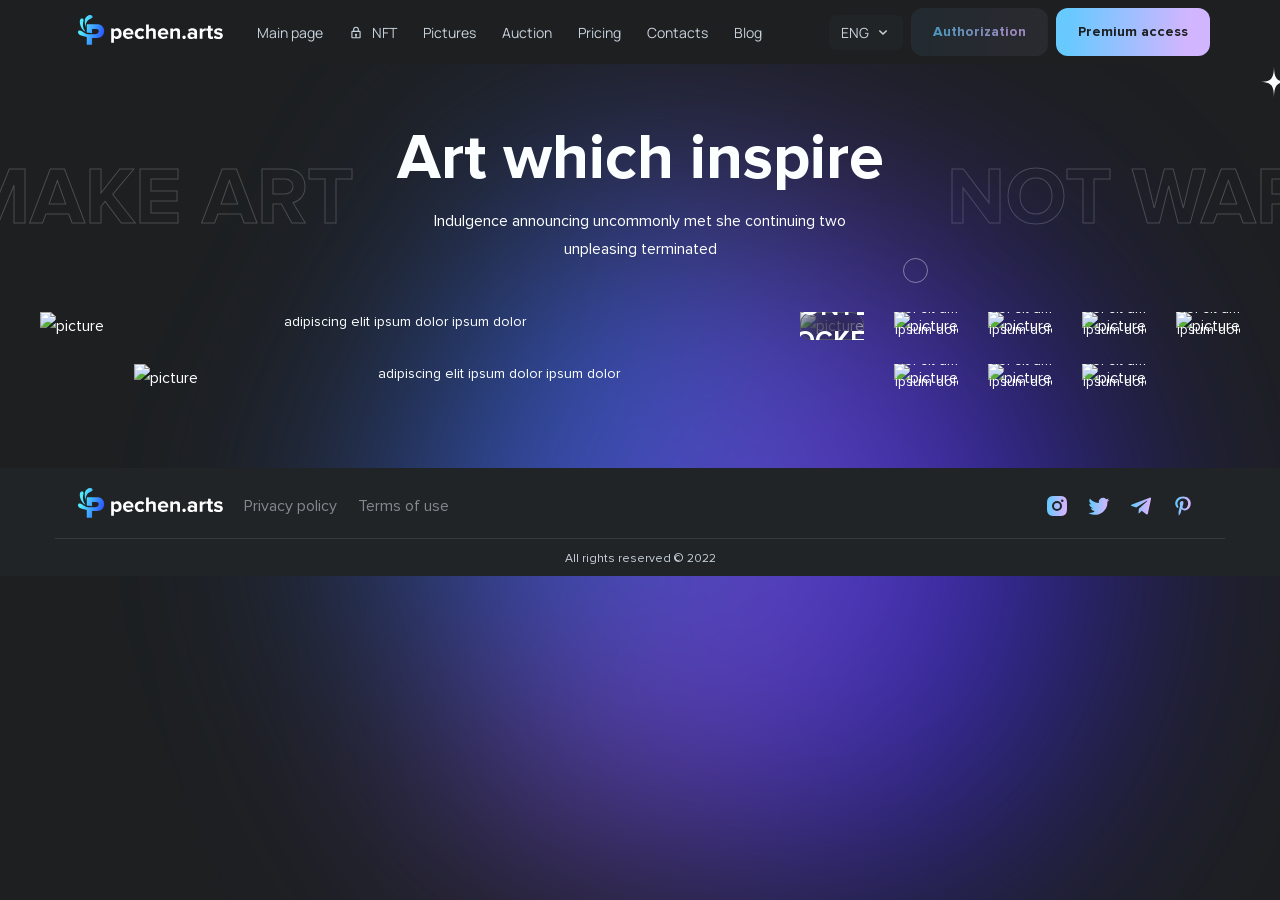
==== arts.html @ 2773daf8 "Add files via upload" ====
<!DOCTYPE html><html lang="en"><head><meta charset="UTF-8"><meta http-equiv="X-UA-Compatible" content="IE=edge"><meta name="viewport" content="width=device-width,initial-scale=1"><title>Arts - Artist NFT</title><link rel="preconnect" href="https://fonts.googleapis.com"><link rel="preconnect" href="https://fonts.gstatic.com" crossorigin><link href="https://fonts.googleapis.com/css2?family=Manrope:wght@400;700&display=swap" rel="stylesheet"><link rel="stylesheet" href="css/style.min.css"><link rel="stylesheet" href="css/style.arts.min.css"></head><body><header class="header"><div class="header__desktop"><span class="header__logo"><a href="index.html"><img src="icons/logo.svg" alt="logo"></a></span><div class="header__menu menu"><a class="menu__item" href="index.html">Main page</a> <a class="menu__item lock-category" href="nfts.html"><img src="icons/lock.svg" alt="logo"><span>NFT</span></a> <a class="menu__item" href="arts.html">Pictures</a> <a class="menu__item" href="auction.html">Auction</a> <a class="menu__item" href="pricing.html">Pricing</a> <a class="menu__item" href="contacts.html">Contacts</a> <a class="menu__item" href="forum.html">Blog</a></div><div class="header__profile"><div class="header__lang lang-list">ENG<img src="icons/arrow-bottom.svg" alt="arrow-bottom"></div><a href="authorization.html" class="button button_opacity account-button"><span>Authorization</span></a> <a href="#" class="button button_gradient premium-button"><span>Premium access</span></a></div><div class="header__mobile"><a href="index.html"><img src="icons/premium-crown.svg" alt="premium"></a><button class="burger-button" aria-label="menu"><span></span></button></div></div><div class="header__burger-menu mobile-menu"><a class="menu__item" href="index.html">Main page</a> <a class="menu__item lock-category" href="nfts.html"><img src="icons/lock.svg" alt="logo"><span>NFT</span></a> <a class="menu__item" href="arts.html">Pictures</a> <a class="menu__item" href="auction.html">Auction</a> <a class="menu__item" href="pricing.html">Pricing</a> <a class="menu__item" href="contacts.html">Contacts</a> <a class="menu__item" href="forum.html">Blog</a> <a href="authorization.html" class="button button_opacity account-button"><span>Authorization</span></a></div></header><section class="promo"><div class="promo__title">Art which inspire</div><div class="promo__subtitle">Indulgence announcing uncommonly met she continuing two unpleasing terminated</div><div class="promo__back-text1">MAKE ART</div><div class="promo__back-text2">NOT WAR</div><div class="promo__star"><svg width="46" height="62" viewBox="0 0 46 62" fill="none" xmlns="http://www.w3.org/2000/svg"><g clip-path="url(#clip0_55_977)"><path d="M46 30.8126C25.1366 30.8126 23 41.009 23 62C23 41.009 20.8634 30.8126 0 30.8126C20.8634 30.8126 23 20.991 23 0C23 20.991 25.1366 30.8126 46 30.8126Z" fill="#FCFFFF"/></g><defs><clipPath id="clip0_55_977"><rect width="46" height="62" fill="white"/></clipPath></defs></svg></div><div class="promo__circle"></div></section><section class="arts"><div class="arts__group"><div class="arts__item arts__item_wider"><picture><source srcset="img/arts/picture.webp" type="image/webp"><img src="img/arts/picture.png" alt="picture" loading="lazy"></picture><div class="buy"><div class="buy__title">Title of picture</div><div class="buy__subtitle">Lorem ipsum dolor sit amet, consectetur adipiscing elit ipsum dolor ipsum dolor</div><div class="buy__price">$100 322</div><div class="buy__wrapper"><a href="item.html" class="buy__link"><span>Buy</span> </a><a href="#" class="buy__link"><span>View</span> <svg width="24" height="25" viewBox="0 0 24 25" fill="none" xmlns="http://www.w3.org/2000/svg"><path d="M7.0001 13.5001L14.5901 13.5001L11.2901 16.7901C11.1018 16.9784 10.996 17.2338 10.996 17.5001C10.996 17.7664 11.1018 18.0218 11.2901 18.2101C11.4784 18.3984 11.7338 18.5041 12.0001 18.5041C12.2664 18.5041 12.5218 18.3984 12.7101 18.2101L17.7101 13.2101C17.8011 13.115 17.8725 13.0028 17.9201 12.8801C18.0201 12.6366 18.0201 12.3635 17.9201 12.1201C17.8725 11.9973 17.8011 11.8852 17.7101 11.7901L12.7101 6.79006C12.6171 6.69633 12.5065 6.62194 12.3847 6.57117C12.2628 6.5204 12.1321 6.49426 12.0001 6.49426C11.8681 6.49426 11.7374 6.5204 11.6155 6.57117C11.4937 6.62194 11.3831 6.69633 11.2901 6.79006C11.1964 6.88302 11.122 6.99362 11.0712 7.11548C11.0204 7.23734 10.9943 7.36805 10.9943 7.50006C10.9943 7.63207 11.0204 7.76278 11.0712 7.88464C11.122 8.00649 11.1964 8.11709 11.2901 8.21006L14.5901 11.5001L7.0001 11.5001C6.73489 11.5001 6.48053 11.6054 6.293 11.793C6.10546 11.9805 6.0001 12.2348 6.0001 12.5001C6.0001 12.7653 6.10546 13.0196 6.293 13.2072C6.48053 13.3947 6.73489 13.5001 7.0001 13.5001Z" fill="url(#paint0_linear_55_1254)"/><defs><linearGradient id="paint0_linear_55_1254" x1="17.1974" y1="13.6251" x2="7.49307" y2="12.8142" gradientUnits="userSpaceOnUse"><stop stop-color="#68C9FF"/><stop offset="0.994746" stop-color="#D1B5FF"/></linearGradient></defs></svg></a></div></div></div><div class="arts__item arts__item_inactive"><picture><source srcset="img/arts/picture-mini.webp" type="image/webp"><img src="img/arts/picture-mini.png" alt="picture" loading="lazy"></picture><div class="lock"><div class="lock__title">avalaible for premium</div><div class="lock__subtitle"><svg width="40" height="40" viewBox="0 0 40 40" fill="none" xmlns="http://www.w3.org/2000/svg"><path d="M28.3334 15V11.6667C28.3334 7 24.6667 3.33333 20.0001 3.33333C15.3334 3.33333 11.6667 7 11.6667 11.6667V15C8.83341 15 6.66675 17.1667 6.66675 20V31.6667C6.66675 34.5 8.83341 36.6667 11.6667 36.6667H28.3334C31.1667 36.6667 33.3334 34.5 33.3334 31.6667V20C33.3334 17.1667 31.1667 15 28.3334 15ZM15.0001 11.6667C15.0001 8.83333 17.1667 6.66666 20.0001 6.66666C22.8334 6.66666 25.0001 8.83333 25.0001 11.6667V15H15.0001V11.6667ZM21.8334 25.8333L21.6667 26V28.3333C21.6667 29.3333 21.0001 30 20.0001 30C19.0001 30 18.3334 29.3333 18.3334 28.3333V26C17.3334 25 17.1667 23.5 18.1667 22.5C19.1667 21.5 20.6667 21.3333 21.6667 22.3333C22.6667 23.1667 22.8334 24.8333 21.8334 25.8333Z" fill="#C8D2DC"/></svg> CONTENT LOCKED</div><a href="pricing.html" class="lock__link"><span>Unlock</span> <svg width="24" height="25" viewBox="0 0 24 25" fill="none" xmlns="http://www.w3.org/2000/svg"><path d="M7.0001 13.5001L14.5901 13.5001L11.2901 16.7901C11.1018 16.9784 10.996 17.2338 10.996 17.5001C10.996 17.7664 11.1018 18.0218 11.2901 18.2101C11.4784 18.3984 11.7338 18.5041 12.0001 18.5041C12.2664 18.5041 12.5218 18.3984 12.7101 18.2101L17.7101 13.2101C17.8011 13.115 17.8725 13.0028 17.9201 12.8801C18.0201 12.6366 18.0201 12.3635 17.9201 12.1201C17.8725 11.9973 17.8011 11.8852 17.7101 11.7901L12.7101 6.79006C12.6171 6.69633 12.5065 6.62194 12.3847 6.57117C12.2628 6.5204 12.1321 6.49426 12.0001 6.49426C11.8681 6.49426 11.7374 6.5204 11.6155 6.57117C11.4937 6.62194 11.3831 6.69633 11.2901 6.79006C11.1964 6.88302 11.122 6.99362 11.0712 7.11548C11.0204 7.23734 10.9943 7.36805 10.9943 7.50006C10.9943 7.63207 11.0204 7.76278 11.0712 7.88464C11.122 8.00649 11.1964 8.11709 11.2901 8.21006L14.5901 11.5001L7.0001 11.5001C6.73489 11.5001 6.48053 11.6054 6.293 11.793C6.10546 11.9805 6.0001 12.2348 6.0001 12.5001C6.0001 12.7653 6.10546 13.0196 6.293 13.2072C6.48053 13.3947 6.73489 13.5001 7.0001 13.5001Z" fill="url(#paint0_linear_55_1770)"/><defs><linearGradient id="paint0_linear_55_1770" x1="17.1974" y1="13.6251" x2="7.49307" y2="12.8142" gradientUnits="userSpaceOnUse"><stop stop-color="#68C9FF"/><stop offset="0.994746" stop-color="#D1B5FF"/></linearGradient></defs></svg></a></div><div class="buy"><div class="buy__title">Title of picture</div><div class="buy__subtitle">Lorem ipsum dolor sit amet, consectetur adipiscing elit ipsum dolor ipsum dolor</div><div class="buy__price">$100 322</div><div class="buy__wrapper"><a href="item.html" class="buy__link"><span>Buy</span> </a><a href="#" class="buy__link"><span>View</span> <svg width="24" height="25" viewBox="0 0 24 25" fill="none" xmlns="http://www.w3.org/2000/svg"><path d="M7.0001 13.5001L14.5901 13.5001L11.2901 16.7901C11.1018 16.9784 10.996 17.2338 10.996 17.5001C10.996 17.7664 11.1018 18.0218 11.2901 18.2101C11.4784 18.3984 11.7338 18.5041 12.0001 18.5041C12.2664 18.5041 12.5218 18.3984 12.7101 18.2101L17.7101 13.2101C17.8011 13.115 17.8725 13.0028 17.9201 12.8801C18.0201 12.6366 18.0201 12.3635 17.9201 12.1201C17.8725 11.9973 17.8011 11.8852 17.7101 11.7901L12.7101 6.79006C12.6171 6.69633 12.5065 6.62194 12.3847 6.57117C12.2628 6.5204 12.1321 6.49426 12.0001 6.49426C11.8681 6.49426 11.7374 6.5204 11.6155 6.57117C11.4937 6.62194 11.3831 6.69633 11.2901 6.79006C11.1964 6.88302 11.122 6.99362 11.0712 7.11548C11.0204 7.23734 10.9943 7.36805 10.9943 7.50006C10.9943 7.63207 11.0204 7.76278 11.0712 7.88464C11.122 8.00649 11.1964 8.11709 11.2901 8.21006L14.5901 11.5001L7.0001 11.5001C6.73489 11.5001 6.48053 11.6054 6.293 11.793C6.10546 11.9805 6.0001 12.2348 6.0001 12.5001C6.0001 12.7653 6.10546 13.0196 6.293 13.2072C6.48053 13.3947 6.73489 13.5001 7.0001 13.5001Z" fill="url(#paint0_linear_55_1254)"/><defs><linearGradient id="paint0_linear_55_1254" x1="17.1974" y1="13.6251" x2="7.49307" y2="12.8142" gradientUnits="userSpaceOnUse"><stop stop-color="#68C9FF"/><stop offset="0.994746" stop-color="#D1B5FF"/></linearGradient></defs></svg></a></div></div></div><div class="arts__item"><picture><source srcset="img/arts/picture-mini.webp" type="image/webp"><img src="img/arts/picture-mini.png" alt="picture" loading="lazy"></picture><div class="buy"><div class="buy__title">Title of picture</div><div class="buy__subtitle">Lorem ipsum dolor sit amet, consectetur adipiscing elit ipsum dolor ipsum dolor</div><div class="buy__price">$100 322</div><div class="buy__wrapper"><a href="item.html" class="buy__link"><span>Buy</span> </a><a href="#" class="buy__link"><span>View</span> <svg width="24" height="25" viewBox="0 0 24 25" fill="none" xmlns="http://www.w3.org/2000/svg"><path d="M7.0001 13.5001L14.5901 13.5001L11.2901 16.7901C11.1018 16.9784 10.996 17.2338 10.996 17.5001C10.996 17.7664 11.1018 18.0218 11.2901 18.2101C11.4784 18.3984 11.7338 18.5041 12.0001 18.5041C12.2664 18.5041 12.5218 18.3984 12.7101 18.2101L17.7101 13.2101C17.8011 13.115 17.8725 13.0028 17.9201 12.8801C18.0201 12.6366 18.0201 12.3635 17.9201 12.1201C17.8725 11.9973 17.8011 11.8852 17.7101 11.7901L12.7101 6.79006C12.6171 6.69633 12.5065 6.62194 12.3847 6.57117C12.2628 6.5204 12.1321 6.49426 12.0001 6.49426C11.8681 6.49426 11.7374 6.5204 11.6155 6.57117C11.4937 6.62194 11.3831 6.69633 11.2901 6.79006C11.1964 6.88302 11.122 6.99362 11.0712 7.11548C11.0204 7.23734 10.9943 7.36805 10.9943 7.50006C10.9943 7.63207 11.0204 7.76278 11.0712 7.88464C11.122 8.00649 11.1964 8.11709 11.2901 8.21006L14.5901 11.5001L7.0001 11.5001C6.73489 11.5001 6.48053 11.6054 6.293 11.793C6.10546 11.9805 6.0001 12.2348 6.0001 12.5001C6.0001 12.7653 6.10546 13.0196 6.293 13.2072C6.48053 13.3947 6.73489 13.5001 7.0001 13.5001Z" fill="url(#paint0_linear_55_1254)"/><defs><linearGradient id="paint0_linear_55_1254" x1="17.1974" y1="13.6251" x2="7.49307" y2="12.8142" gradientUnits="userSpaceOnUse"><stop stop-color="#68C9FF"/><stop offset="0.994746" stop-color="#D1B5FF"/></linearGradient></defs></svg></a></div></div></div><div class="arts__item"><picture><source srcset="img/arts/picture-mini.webp" type="image/webp"><img src="img/arts/picture-mini.png" alt="picture" loading="lazy"></picture><div class="buy"><div class="buy__title">Title of picture</div><div class="buy__subtitle">Lorem ipsum dolor sit amet, consectetur adipiscing elit ipsum dolor ipsum dolor</div><div class="buy__price">$100 322</div><div class="buy__wrapper"><a href="item.html" class="buy__link"><span>Buy</span> </a><a href="#" class="buy__link"><span>View</span> <svg width="24" height="25" viewBox="0 0 24 25" fill="none" xmlns="http://www.w3.org/2000/svg"><path d="M7.0001 13.5001L14.5901 13.5001L11.2901 16.7901C11.1018 16.9784 10.996 17.2338 10.996 17.5001C10.996 17.7664 11.1018 18.0218 11.2901 18.2101C11.4784 18.3984 11.7338 18.5041 12.0001 18.5041C12.2664 18.5041 12.5218 18.3984 12.7101 18.2101L17.7101 13.2101C17.8011 13.115 17.8725 13.0028 17.9201 12.8801C18.0201 12.6366 18.0201 12.3635 17.9201 12.1201C17.8725 11.9973 17.8011 11.8852 17.7101 11.7901L12.7101 6.79006C12.6171 6.69633 12.5065 6.62194 12.3847 6.57117C12.2628 6.5204 12.1321 6.49426 12.0001 6.49426C11.8681 6.49426 11.7374 6.5204 11.6155 6.57117C11.4937 6.62194 11.3831 6.69633 11.2901 6.79006C11.1964 6.88302 11.122 6.99362 11.0712 7.11548C11.0204 7.23734 10.9943 7.36805 10.9943 7.50006C10.9943 7.63207 11.0204 7.76278 11.0712 7.88464C11.122 8.00649 11.1964 8.11709 11.2901 8.21006L14.5901 11.5001L7.0001 11.5001C6.73489 11.5001 6.48053 11.6054 6.293 11.793C6.10546 11.9805 6.0001 12.2348 6.0001 12.5001C6.0001 12.7653 6.10546 13.0196 6.293 13.2072C6.48053 13.3947 6.73489 13.5001 7.0001 13.5001Z" fill="url(#paint0_linear_55_1254)"/><defs><linearGradient id="paint0_linear_55_1254" x1="17.1974" y1="13.6251" x2="7.49307" y2="12.8142" gradientUnits="userSpaceOnUse"><stop stop-color="#68C9FF"/><stop offset="0.994746" stop-color="#D1B5FF"/></linearGradient></defs></svg></a></div></div></div><div class="arts__item"><picture><source srcset="img/arts/picture-mini.webp" type="image/webp"><img src="img/arts/picture-mini.png" alt="picture" loading="lazy"></picture><div class="buy"><div class="buy__title">Title of picture</div><div class="buy__subtitle">Lorem ipsum dolor sit amet, consectetur adipiscing elit ipsum dolor ipsum dolor</div><div class="buy__price">$100 322</div><div class="buy__wrapper"><a href="item.html" class="buy__link"><span>Buy</span> </a><a href="#" class="buy__link"><span>View</span> <svg width="24" height="25" viewBox="0 0 24 25" fill="none" xmlns="http://www.w3.org/2000/svg"><path d="M7.0001 13.5001L14.5901 13.5001L11.2901 16.7901C11.1018 16.9784 10.996 17.2338 10.996 17.5001C10.996 17.7664 11.1018 18.0218 11.2901 18.2101C11.4784 18.3984 11.7338 18.5041 12.0001 18.5041C12.2664 18.5041 12.5218 18.3984 12.7101 18.2101L17.7101 13.2101C17.8011 13.115 17.8725 13.0028 17.9201 12.8801C18.0201 12.6366 18.0201 12.3635 17.9201 12.1201C17.8725 11.9973 17.8011 11.8852 17.7101 11.7901L12.7101 6.79006C12.6171 6.69633 12.5065 6.62194 12.3847 6.57117C12.2628 6.5204 12.1321 6.49426 12.0001 6.49426C11.8681 6.49426 11.7374 6.5204 11.6155 6.57117C11.4937 6.62194 11.3831 6.69633 11.2901 6.79006C11.1964 6.88302 11.122 6.99362 11.0712 7.11548C11.0204 7.23734 10.9943 7.36805 10.9943 7.50006C10.9943 7.63207 11.0204 7.76278 11.0712 7.88464C11.122 8.00649 11.1964 8.11709 11.2901 8.21006L14.5901 11.5001L7.0001 11.5001C6.73489 11.5001 6.48053 11.6054 6.293 11.793C6.10546 11.9805 6.0001 12.2348 6.0001 12.5001C6.0001 12.7653 6.10546 13.0196 6.293 13.2072C6.48053 13.3947 6.73489 13.5001 7.0001 13.5001Z" fill="url(#paint0_linear_55_1254)"/><defs><linearGradient id="paint0_linear_55_1254" x1="17.1974" y1="13.6251" x2="7.49307" y2="12.8142" gradientUnits="userSpaceOnUse"><stop stop-color="#68C9FF"/><stop offset="0.994746" stop-color="#D1B5FF"/></linearGradient></defs></svg></a></div></div></div><div class="arts__item"><picture><source srcset="img/arts/picture-mini.webp" type="image/webp"><img src="img/arts/picture-mini.png" alt="picture" loading="lazy"></picture><div class="buy"><div class="buy__title">Title of picture</div><div class="buy__subtitle">Lorem ipsum dolor sit amet, consectetur adipiscing elit ipsum dolor ipsum dolor</div><div class="buy__price">$100 322</div><div class="buy__wrapper"><a href="item.html" class="buy__link"><span>Buy</span> </a><a href="#" class="buy__link"><span>View</span> <svg width="24" height="25" viewBox="0 0 24 25" fill="none" xmlns="http://www.w3.org/2000/svg"><path d="M7.0001 13.5001L14.5901 13.5001L11.2901 16.7901C11.1018 16.9784 10.996 17.2338 10.996 17.5001C10.996 17.7664 11.1018 18.0218 11.2901 18.2101C11.4784 18.3984 11.7338 18.5041 12.0001 18.5041C12.2664 18.5041 12.5218 18.3984 12.7101 18.2101L17.7101 13.2101C17.8011 13.115 17.8725 13.0028 17.9201 12.8801C18.0201 12.6366 18.0201 12.3635 17.9201 12.1201C17.8725 11.9973 17.8011 11.8852 17.7101 11.7901L12.7101 6.79006C12.6171 6.69633 12.5065 6.62194 12.3847 6.57117C12.2628 6.5204 12.1321 6.49426 12.0001 6.49426C11.8681 6.49426 11.7374 6.5204 11.6155 6.57117C11.4937 6.62194 11.3831 6.69633 11.2901 6.79006C11.1964 6.88302 11.122 6.99362 11.0712 7.11548C11.0204 7.23734 10.9943 7.36805 10.9943 7.50006C10.9943 7.63207 11.0204 7.76278 11.0712 7.88464C11.122 8.00649 11.1964 8.11709 11.2901 8.21006L14.5901 11.5001L7.0001 11.5001C6.73489 11.5001 6.48053 11.6054 6.293 11.793C6.10546 11.9805 6.0001 12.2348 6.0001 12.5001C6.0001 12.7653 6.10546 13.0196 6.293 13.2072C6.48053 13.3947 6.73489 13.5001 7.0001 13.5001Z" fill="url(#paint0_linear_55_1254)"/><defs><linearGradient id="paint0_linear_55_1254" x1="17.1974" y1="13.6251" x2="7.49307" y2="12.8142" gradientUnits="userSpaceOnUse"><stop stop-color="#68C9FF"/><stop offset="0.994746" stop-color="#D1B5FF"/></linearGradient></defs></svg></a></div></div></div><div class="arts__item arts__item_wider"><picture><source srcset="img/arts/picture.webp" type="image/webp"><img src="img/arts/picture.png" alt="picture" loading="lazy"></picture><div class="buy"><div class="buy__title">Title of picture or NFT</div><div class="buy__subtitle">Lorem ipsum dolor sit amet, consectetur adipiscing elit ipsum dolor ipsum dolor</div><div class="buy__price">$100 322</div><div class="buy__wrapper"><a href="item.html" class="buy__link"><span>Buy</span> </a><a href="#" class="buy__link"><span>View</span> <svg width="24" height="25" viewBox="0 0 24 25" fill="none" xmlns="http://www.w3.org/2000/svg"><path d="M7.0001 13.5001L14.5901 13.5001L11.2901 16.7901C11.1018 16.9784 10.996 17.2338 10.996 17.5001C10.996 17.7664 11.1018 18.0218 11.2901 18.2101C11.4784 18.3984 11.7338 18.5041 12.0001 18.5041C12.2664 18.5041 12.5218 18.3984 12.7101 18.2101L17.7101 13.2101C17.8011 13.115 17.8725 13.0028 17.9201 12.8801C18.0201 12.6366 18.0201 12.3635 17.9201 12.1201C17.8725 11.9973 17.8011 11.8852 17.7101 11.7901L12.7101 6.79006C12.6171 6.69633 12.5065 6.62194 12.3847 6.57117C12.2628 6.5204 12.1321 6.49426 12.0001 6.49426C11.8681 6.49426 11.7374 6.5204 11.6155 6.57117C11.4937 6.62194 11.3831 6.69633 11.2901 6.79006C11.1964 6.88302 11.122 6.99362 11.0712 7.11548C11.0204 7.23734 10.9943 7.36805 10.9943 7.50006C10.9943 7.63207 11.0204 7.76278 11.0712 7.88464C11.122 8.00649 11.1964 8.11709 11.2901 8.21006L14.5901 11.5001L7.0001 11.5001C6.73489 11.5001 6.48053 11.6054 6.293 11.793C6.10546 11.9805 6.0001 12.2348 6.0001 12.5001C6.0001 12.7653 6.10546 13.0196 6.293 13.2072C6.48053 13.3947 6.73489 13.5001 7.0001 13.5001Z" fill="url(#paint0_linear_55_1254)"/><defs><linearGradient id="paint0_linear_55_1254" x1="17.1974" y1="13.6251" x2="7.49307" y2="12.8142" gradientUnits="userSpaceOnUse"><stop stop-color="#68C9FF"/><stop offset="0.994746" stop-color="#D1B5FF"/></linearGradient></defs></svg></a></div></div></div><div class="arts__item"><picture><source srcset="img/arts/picture-mini.webp" type="image/webp"><img src="img/arts/picture-mini.png" alt="picture" loading="lazy"></picture><div class="buy"><div class="buy__title">Title of picture</div><div class="buy__subtitle">Lorem ipsum dolor sit amet, consectetur adipiscing elit ipsum dolor ipsum dolor</div><div class="buy__price">$100 322</div><div class="buy__wrapper"><a href="item.html" class="buy__link"><span>Buy</span> </a><a href="#" class="buy__link"><span>View</span> <svg width="24" height="25" viewBox="0 0 24 25" fill="none" xmlns="http://www.w3.org/2000/svg"><path d="M7.0001 13.5001L14.5901 13.5001L11.2901 16.7901C11.1018 16.9784 10.996 17.2338 10.996 17.5001C10.996 17.7664 11.1018 18.0218 11.2901 18.2101C11.4784 18.3984 11.7338 18.5041 12.0001 18.5041C12.2664 18.5041 12.5218 18.3984 12.7101 18.2101L17.7101 13.2101C17.8011 13.115 17.8725 13.0028 17.9201 12.8801C18.0201 12.6366 18.0201 12.3635 17.9201 12.1201C17.8725 11.9973 17.8011 11.8852 17.7101 11.7901L12.7101 6.79006C12.6171 6.69633 12.5065 6.62194 12.3847 6.57117C12.2628 6.5204 12.1321 6.49426 12.0001 6.49426C11.8681 6.49426 11.7374 6.5204 11.6155 6.57117C11.4937 6.62194 11.3831 6.69633 11.2901 6.79006C11.1964 6.88302 11.122 6.99362 11.0712 7.11548C11.0204 7.23734 10.9943 7.36805 10.9943 7.50006C10.9943 7.63207 11.0204 7.76278 11.0712 7.88464C11.122 8.00649 11.1964 8.11709 11.2901 8.21006L14.5901 11.5001L7.0001 11.5001C6.73489 11.5001 6.48053 11.6054 6.293 11.793C6.10546 11.9805 6.0001 12.2348 6.0001 12.5001C6.0001 12.7653 6.10546 13.0196 6.293 13.2072C6.48053 13.3947 6.73489 13.5001 7.0001 13.5001Z" fill="url(#paint0_linear_55_1254)"/><defs><linearGradient id="paint0_linear_55_1254" x1="17.1974" y1="13.6251" x2="7.49307" y2="12.8142" gradientUnits="userSpaceOnUse"><stop stop-color="#68C9FF"/><stop offset="0.994746" stop-color="#D1B5FF"/></linearGradient></defs></svg></a></div></div></div><div class="arts__item"><picture><source srcset="img/arts/picture-mini.webp" type="image/webp"><img src="img/arts/picture-mini.png" alt="picture" loading="lazy"></picture><div class="buy"><div class="buy__title">Title of picture</div><div class="buy__subtitle">Lorem ipsum dolor sit amet, consectetur adipiscing elit ipsum dolor ipsum dolor</div><div class="buy__price">$100 322</div><div class="buy__wrapper"><a href="item.html" class="buy__link"><span>Buy</span> </a><a href="#" class="buy__link"><span>View</span> <svg width="24" height="25" viewBox="0 0 24 25" fill="none" xmlns="http://www.w3.org/2000/svg"><path d="M7.0001 13.5001L14.5901 13.5001L11.2901 16.7901C11.1018 16.9784 10.996 17.2338 10.996 17.5001C10.996 17.7664 11.1018 18.0218 11.2901 18.2101C11.4784 18.3984 11.7338 18.5041 12.0001 18.5041C12.2664 18.5041 12.5218 18.3984 12.7101 18.2101L17.7101 13.2101C17.8011 13.115 17.8725 13.0028 17.9201 12.8801C18.0201 12.6366 18.0201 12.3635 17.9201 12.1201C17.8725 11.9973 17.8011 11.8852 17.7101 11.7901L12.7101 6.79006C12.6171 6.69633 12.5065 6.62194 12.3847 6.57117C12.2628 6.5204 12.1321 6.49426 12.0001 6.49426C11.8681 6.49426 11.7374 6.5204 11.6155 6.57117C11.4937 6.62194 11.3831 6.69633 11.2901 6.79006C11.1964 6.88302 11.122 6.99362 11.0712 7.11548C11.0204 7.23734 10.9943 7.36805 10.9943 7.50006C10.9943 7.63207 11.0204 7.76278 11.0712 7.88464C11.122 8.00649 11.1964 8.11709 11.2901 8.21006L14.5901 11.5001L7.0001 11.5001C6.73489 11.5001 6.48053 11.6054 6.293 11.793C6.10546 11.9805 6.0001 12.2348 6.0001 12.5001C6.0001 12.7653 6.10546 13.0196 6.293 13.2072C6.48053 13.3947 6.73489 13.5001 7.0001 13.5001Z" fill="url(#paint0_linear_55_1254)"/><defs><linearGradient id="paint0_linear_55_1254" x1="17.1974" y1="13.6251" x2="7.49307" y2="12.8142" gradientUnits="userSpaceOnUse"><stop stop-color="#68C9FF"/><stop offset="0.994746" stop-color="#D1B5FF"/></linearGradient></defs></svg></a></div></div></div><div class="arts__item"><picture><source srcset="img/arts/picture-mini.webp" type="image/webp"><img src="img/arts/picture-mini.png" alt="picture" loading="lazy"></picture><div class="buy"><div class="buy__title">Title of picture</div><div class="buy__subtitle">Lorem ipsum dolor sit amet, consectetur adipiscing elit ipsum dolor ipsum dolor</div><div class="buy__price">$100 322</div><div class="buy__wrapper"><a href="item.html" class="buy__link"><span>Buy</span> </a><a href="#" class="buy__link"><span>View</span> <svg width="24" height="25" viewBox="0 0 24 25" fill="none" xmlns="http://www.w3.org/2000/svg"><path d="M7.0001 13.5001L14.5901 13.5001L11.2901 16.7901C11.1018 16.9784 10.996 17.2338 10.996 17.5001C10.996 17.7664 11.1018 18.0218 11.2901 18.2101C11.4784 18.3984 11.7338 18.5041 12.0001 18.5041C12.2664 18.5041 12.5218 18.3984 12.7101 18.2101L17.7101 13.2101C17.8011 13.115 17.8725 13.0028 17.9201 12.8801C18.0201 12.6366 18.0201 12.3635 17.9201 12.1201C17.8725 11.9973 17.8011 11.8852 17.7101 11.7901L12.7101 6.79006C12.6171 6.69633 12.5065 6.62194 12.3847 6.57117C12.2628 6.5204 12.1321 6.49426 12.0001 6.49426C11.8681 6.49426 11.7374 6.5204 11.6155 6.57117C11.4937 6.62194 11.3831 6.69633 11.2901 6.79006C11.1964 6.88302 11.122 6.99362 11.0712 7.11548C11.0204 7.23734 10.9943 7.36805 10.9943 7.50006C10.9943 7.63207 11.0204 7.76278 11.0712 7.88464C11.122 8.00649 11.1964 8.11709 11.2901 8.21006L14.5901 11.5001L7.0001 11.5001C6.73489 11.5001 6.48053 11.6054 6.293 11.793C6.10546 11.9805 6.0001 12.2348 6.0001 12.5001C6.0001 12.7653 6.10546 13.0196 6.293 13.2072C6.48053 13.3947 6.73489 13.5001 7.0001 13.5001Z" fill="url(#paint0_linear_55_1254)"/><defs><linearGradient id="paint0_linear_55_1254" x1="17.1974" y1="13.6251" x2="7.49307" y2="12.8142" gradientUnits="userSpaceOnUse"><stop stop-color="#68C9FF"/><stop offset="0.994746" stop-color="#D1B5FF"/></linearGradient></defs></svg></a></div></div></div></div></section><footer class="footer"><div class="footer__info"><div><a href="index.html" class="footer__logo"><img src="icons/logo.svg" alt="logo"></a><a href="#">Privacy policy</a> <a href="#">Terms of use</a></div><div class="footer__social"><a href="#"><img src="icons/inst-gradient.svg" alt="inst"></a><a href="#"><img src="icons/twitter-gradient.svg" alt="twitter"></a><a href="#"><img src="icons/telegram-gradient.svg" alt="telegram"></a><a href="#"><img src="icons/pinterest-gradient.svg" alt="pinterest"></a></div></div><div class="footer__cop">All rights reserved © 2022</div><script src="js/script.js"></script></footer><div class="blur"><svg width="507" height="654" viewBox="0 0 507 654" fill="none" xmlns="http://www.w3.org/2000/svg"><ellipse cx="253.784" cy="326.767" rx="253.216" ry="326.275" transform="rotate(-180 253.784 326.767)" fill="#3626EA"/></svg> <svg width="480" height="653" viewBox="0 0 480 653" fill="none" xmlns="http://www.w3.org/2000/svg"><path d="M125.341 339.559C125.341 159.362 85.9496 -3.43627e-05 225.797 -2.21368e-05C365.644 -9.911e-06 479.013 146.078 479.013 326.275C479.013 506.472 365.644 652.55 225.797 652.55C-214.218 614.36 125.341 519.755 125.341 339.559Z" fill="#7E51FF"/></svg> <svg width="372" height="433" viewBox="0 0 372 433" fill="none" xmlns="http://www.w3.org/2000/svg"><path d="M128.379 205.036C162.464 88.4078 167.034 -22.2092 257.825 4.3244C348.615 30.858 394.585 146.913 360.5 263.542C326.415 380.17 225.184 453.206 134.393 426.672C-144.046 318.469 94.2944 321.664 128.379 205.036Z" fill="#376FFF"/></svg></div><script src="js/cookieOperation.js"></script><!-- <script src="js/authorisationCheck.js"></script> --><script src="js/arts.js"></script></body></html>
---- css/style.min.css ----
.header{position:fixed;top:0;left:0;display:-webkit-box;display:-ms-flexbox;display:flex;-webkit-box-align:center;-ms-flex-align:center;align-items:center;width:100vw;height:64px;color:#c8d2dc;background:#1d1f21;z-index:999}.header.isLogin.isPremium .lock-category{pointer-events:all}.header.isLogin.isPremium .lock-category img{display:none}.header .lock-category{pointer-events:none}.header .lock-category.active{padding:8px 12px 7px;border-radius:8px;background:-o-linear-gradient(355.22deg,rgba(104,201,255,.1) 9.27%,rgba(209,181,255,.1) 84.06%);background:linear-gradient(94.78deg,rgba(104,201,255,.1) 9.27%,rgba(209,181,255,.1) 84.06%);margin-left:-8px;margin-right:18px;border:1px solid rgba(0,0,0,0)}.header .lock-category.active:hover{border:1px solid #68c9ff;-webkit-box-shadow:0 0 10px #68c9ff;box-shadow:0 0 10px #68c9ff}.header .lock-category.active span{font-family:Manrope;font-size:14px;line-height:19px;letter-spacing:normal}.header__desktop{display:-webkit-box;display:-ms-flexbox;display:flex;-webkit-box-align:center;-ms-flex-align:center;align-items:center;margin:0 auto;max-width:1180px;width:100%;height:100%;padding:0 20px}.header__logo{margin:5px 34px 0 8px}.header__menu{font-family:Manrope;font-weight:400;font-size:14px;line-height:20px}.header__profile{display:-webkit-box;display:-ms-flexbox;display:flex;-webkit-box-align:center;-ms-flex-align:center;align-items:center;margin-left:auto;font-family:Manrope;font-weight:400;font-size:14px;line-height:19px}.header__profile>:not(:last-child){margin-right:8px}.header__profile .button{height:48px;border-radius:12px;font-size:14px;line-height:20px}.header__mobile{display:-webkit-box;display:-ms-flexbox;display:flex;-webkit-box-align:center;-ms-flex-align:center;align-items:center;gap:14px;margin-left:auto}.header__mobile img{margin-top:10px}.header__burger-menu{font-family:Manrope;font-weight:400;font-size:20px;line-height:25px}.header:has(.mobile-menu.opened) .burger-button span{width:0}.header:has(.mobile-menu.opened) .burger-button span::before{width:16px;-webkit-transform:translate(0,-1px) rotate(45deg);-ms-transform:translate(0,-1px) rotate(45deg);transform:translate(0,-1px) rotate(45deg)}.header:has(.mobile-menu.opened) .burger-button span::after{width:16px;-webkit-transform:translate(0,1px) rotate(-45deg);-ms-transform:translate(0,1px) rotate(-45deg);transform:translate(0,1px) rotate(-45deg)}.lang-list{display:-webkit-box;display:-ms-flexbox;display:flex;-webkit-box-pack:center;-ms-flex-pack:center;justify-content:center;-webkit-box-align:center;-ms-flex-align:center;align-items:center;gap:5px;width:74px;height:35px;background:#212426;border-radius:7px}.burger-button{position:relative;display:-webkit-box;display:-ms-flexbox;display:flex;-webkit-box-align:center;-ms-flex-align:center;align-items:center;width:16px;height:16px}.burger-button span{-webkit-transition:all .1s ease 0s;-o-transition:all .1s ease 0s;transition:all .1s ease 0s}.burger-button span,.burger-button span::after,.burger-button span::before{display:-webkit-box;display:-ms-flexbox;display:flex;width:16px;height:2px;border-radius:2px;background:#fcffff}.burger-button span::after,.burger-button span::before{content:"";position:absolute;right:0;-webkit-transition:all .5s ease 0s;-o-transition:all .5s ease 0s;transition:all .5s ease 0s}.burger-button span::before{width:8px;-webkit-transform:translate(0,-6px);-ms-transform:translate(0,-6px);transform:translate(0,-6px)}.burger-button span::after{width:12px;-webkit-transform:translate(0,6px);-ms-transform:translate(0,6px);transform:translate(0,6px)}.menu{display:-webkit-box;display:-ms-flexbox;display:flex;-webkit-box-align:center;-ms-flex-align:center;align-items:center;-ms-flex-wrap:wrap;flex-wrap:wrap;margin-top:1px}.menu>:not(:last-child){margin-right:26px}.menu__item{display:-webkit-box;display:-ms-flexbox;display:flex;-webkit-box-align:center;-ms-flex-align:center;align-items:center;gap:9px;-webkit-transition:.15s ease 0s;-o-transition:.15s ease 0s;transition:.15s ease 0s}.menu__item:hover{text-shadow:#6200ff 0 0 5px,rgba(144,75,255,.8705882353) 0 0 10px}.mobile-menu{position:fixed;top:0;right:-110vw;display:-webkit-box;display:-ms-flexbox;display:flex;-webkit-box-orient:vertical;-webkit-box-direction:normal;-ms-flex-direction:column;flex-direction:column;-webkit-box-align:center;-ms-flex-align:center;align-items:center;width:100vw;height:100vh;padding:90px 30px;z-index:1;border:2px solid rgba(0,0,0,0);border-right:#091217;background:-o-linear-gradient(355.22deg,#091217 9.27%,#0d0914 84.06%) padding-box,-o-linear-gradient(355.22deg,#68c9ff 9.27%,#d1b5ff 84.06%) border-box;background:linear-gradient(94.78deg,#091217 9.27%,#0d0914 84.06%) padding-box,linear-gradient(94.78deg,#68c9ff 9.27%,#d1b5ff 84.06%) border-box;-webkit-transition:all .5s ease 0s;-o-transition:all .5s ease 0s;transition:all .5s ease 0s}.mobile-menu.opened{right:0}.mobile-menu>:not(:last-child){margin-bottom:20px}.mobile-menu>:not(.button):hover{color:#000;text-shadow:0 0 5px #a56eff,0 0 5px #ab76ff}.mobile-menu .button:hover{-webkit-box-shadow:0 0 10px rgba(134,59,255,.4392156863),0 0 10px rgba(134,59,255,.4392156863);box-shadow:0 0 10px rgba(134,59,255,.4392156863),0 0 10px rgba(134,59,255,.4392156863)}.mobile-menu img{width:30px;height:30px}.footer{min-height:108px;background:#212426}.footer__info{max-width:1170px;width:100%;padding:20px 30px 14px 15px;margin:0 auto;display:-webkit-box;display:-ms-flexbox;display:flex;-webkit-box-pack:justify;-ms-flex-pack:justify;justify-content:space-between;-webkit-box-align:center;-ms-flex-align:center;align-items:center;border-bottom:1px solid rgba(252,255,255,.0980392157)}.footer__info>*{display:-webkit-box;display:-ms-flexbox;display:flex;-webkit-box-align:center;-ms-flex-align:center;align-items:center}.footer__info a{font-size:16px;line-height:21px;color:rgba(200,210,220,.5764705882)}.footer__info a:not(:last-child){margin-right:21px}.footer__logo{margin-left:8px}.footer__social{gap:18px;margin-top:6px}.footer__social>*{margin:0!important}.footer__cop{max-width:1170px;width:100%;padding:0 15px;margin:10px auto 0;text-align:center;font-size:12px;line-height:20px;color:#c8d2dc}@font-face{font-family:"Proxima Nova";src:url(../fonts/ProximaNova-Extrabld.woff) format(woff),url(../fonts/ProximaNova-Extrabld.ttf) format(truetype);font-weight:800}@font-face{font-family:"Proxima Nova";src:url(../fonts/ProximaNova-Bold.woff) format(woff),url(../fonts/ProximaNova-Bold.ttf) format(truetype);font-weight:700}@font-face{font-family:"Proxima Nova";src:url(../fonts/ProximaNova-Semibold.woff) format(woff),url(../fonts/ProximaNova-Semibold.ttf) format(truetype);font-weight:600}@font-face{font-family:"Proxima Nova";src:url(../fonts/ProximaNova-Regular.woff) format(woff),url(../fonts/ProximaNova-Regular.ttf) format(truetype);font-weight:400}@font-face{font-family:"Proxima Nova";src:url(../fonts/ProximaNova-Light.woff) format(woff),url(../fonts/ProximaNova-Light.ttf) format(truetype);font-weight:300}.button{display:-webkit-box;display:-ms-flexbox;display:flex;-webkit-box-align:center;-ms-flex-align:center;align-items:center;-webkit-box-pack:center;-ms-flex-pack:center;justify-content:center;min-width:116px;height:64px;padding:0 21px;border-radius:16px;-webkit-transition:.15s ease 0s;-o-transition:.15s ease 0s;transition:.15s ease 0s;font-family:"Proxima Nova";font-weight:700;font-size:18px;line-height:26px;white-space:nowrap}.button_gradient{background:-o-linear-gradient(355.22deg,#68c9ff 9.27%,#d1b5ff 84.06%) border-box,-o-linear-gradient(355.22deg,#68c9ff 9.27%,#d1b5ff 84.06%) padding-box;background:linear-gradient(94.78deg,#68c9ff 9.27%,#d1b5ff 84.06%) border-box,linear-gradient(94.78deg,#68c9ff 9.27%,#d1b5ff 84.06%) padding-box;border:.5px solid rgba(0,0,0,0)}.button_gradient:hover{-webkit-box-shadow:0 0 10px rgba(104,201,255,.8235294118);box-shadow:0 0 10px rgba(104,201,255,.8235294118);border:.5px solid #1d1f21}.button_gradient span{color:#1d1f21}.button_opacity{background:-o-linear-gradient(355.22deg,rgba(104,201,255,.1) 9.27%,rgba(209,181,255,.1) 84.06%);background:linear-gradient(94.78deg,rgba(104,201,255,.1) 9.27%,rgba(209,181,255,.1) 84.06%);opacity:.7;border:.5px solid rgba(0,0,0,0)}.button_opacity:hover{-webkit-box-shadow:0 0 10px #bd94ff;box-shadow:0 0 10px #bd94ff;border:.5px solid #bd94ff}.button_opacity span{background:-o-linear-gradient(355.22deg,#68c9ff 9.27%,#d1b5ff 84.06%);background:linear-gradient(94.78deg,#68c9ff 9.27%,#d1b5ff 84.06%);background-clip:text;-webkit-background-clip:text;color:rgba(0,0,0,0)}.button_black{background:#1d1f21;border:.5px solid rgba(0,0,0,0)}.button_black:hover{-webkit-box-shadow:0 0 5px #4f00cf,0 0 10px #5200d5;box-shadow:0 0 5px #4f00cf,0 0 10px #5200d5;border:.5px solid #bd94ff}.button_black span{background:-o-linear-gradient(355.22deg,#68c9ff 9.27%,#d1b5ff 84.06%);background:linear-gradient(94.78deg,#68c9ff 9.27%,#d1b5ff 84.06%);background-clip:text;-webkit-background-clip:text;color:rgba(0,0,0,0)}.decor-circle{position:absolute;width:25px;height:25px;opacity:.5;pointer-events:none;border:1px solid #fcffff;border-radius:50%}.opacity-text{font-family:"Proxima Nova";font-style:normal;font-weight:700;font-size:80px;line-height:97px;color:rgba(0,0,0,0);-webkit-text-stroke:1px #fff;opacity:.2;white-space:nowrap}*,::after,::before{padding:0;margin:0;border:0;-webkit-box-sizing:border-box;box-sizing:border-box}a{text-decoration:none;color:inherit;cursor:pointer}li,ol,ul{list-style:none}h1,h2,h3,h4,h5,h6{font-family:"Proxima Nova";font-style:normal;font-weight:700;color:#fcffff}img{width:initial;height:initial}body,html{position:relative;width:100vw}main{position:relative;padding-top:64px;min-height:calc(100vh - 108px)}body{overflow-x:hidden;min-height:100vh;font-size:16px;font-weight:400;line-height:28px}html{overflow-x:hidden;font-family:"Proxima Nova";font-weight:400;color:#fcffff;background:#1d1f21}button{background:rgba(0,0,0,0);border:rgba(0,0,0,0)}.gradient-text{font-family:"Proxima Nova";font-style:normal;font-weight:700;font-size:18px;line-height:26px;letter-spacing:.1em;background:-o-linear-gradient(355.22deg,#68c9ff 9.27%,#d1b5ff 84.06%);background:linear-gradient(94.78deg,#68c9ff 9.27%,#d1b5ff 84.06%);-webkit-background-clip:text;background-clip:text;color:rgba(0,0,0,0)}h1{font-size:64px;line-height:65px}h2{font-size:36px;line-height:50px}h4{font-size:26px;line-height:34px}@media (min-width:920.1px){.header__mobile{display:none}.header__burger-menu{display:none}}@media (max-width:1000px){.opacity-text{font-size:50px;line-height:61px}}@media (max-width:920px){.header__desktop{padding:0 19px 0 15px;z-index:2}.header__menu{display:none}.header__profile{display:none}}@media (max-width:768px){.button{min-width:96px;height:52px;padding:0 16px;border-radius:12px;font-size:15px;line-height:26px}body{font-size:15px;line-height:24px}.gradient-text{font-size:14px;line-height:26px}h1{font-size:36px;line-height:40px}h2{font-size:26px;line-height:34px}}@media (max-width:620px){.footer{padding-bottom:30px}.footer__info{padding:29px 16px 14px 15px;-webkit-box-align:start;-ms-flex-align:start;align-items:flex-start}.footer__info>:first-child{-webkit-box-orient:vertical;-webkit-box-direction:normal;-ms-flex-direction:column;flex-direction:column;-webkit-box-align:start;-ms-flex-align:start;align-items:flex-start;gap:26px}.footer__social{margin-top:3px}.footer__cop{background:#1d1f21;border-radius:8px;height:48px;display:-webkit-box;display:-ms-flexbox;display:flex;-webkit-box-pack:center;-ms-flex-pack:center;justify-content:center;-webkit-box-align:center;-ms-flex-align:center;align-items:center;width:90%;font-size:14px;line-height:21px}}
---- css/style.arts.min.css ----
.promo{padding-top:126px;position:relative}.promo__title{font-family:"Proxima Nova";font-weight:700;font-size:64px;line-height:65px;color:#fcffff;text-align:center}.promo__subtitle{margin:0 auto;margin-top:16px;width:415px;font-family:"Proxima Nova";font-weight:400;font-size:16px;line-height:28px;color:#fcffff;text-align:center}.promo__back-text1,.promo__back-text2{position:absolute;top:150px;z-index:-1;font-family:"Proxima Nova";font-weight:700;font-size:80px;line-height:97px;-webkit-text-fill-color:rgba(0,0,0,0);-webkit-text-stroke:1px #4a4c4d}.promo__back-text1{left:-38px}.promo__back-text2{right:-27px}.promo__star{position:absolute;z-index:-1;left:390px;top:113px}.promo__circle{position:absolute;top:258px;right:352px;width:25px;height:25px;opacity:.4;border-radius:50%;border:1px solid #fcffff}.arts{padding:49px 15px 76px}.arts__group{display:-webkit-box;display:-ms-flexbox;display:flex;-ms-flex-wrap:wrap;flex-wrap:wrap;-webkit-box-pack:center;-ms-flex-pack:center;justify-content:center;gap:24px 30px}.arts__item{position:relative;width:auto;max-height:420px;overflow:hidden}.arts__item:hover{cursor:pointer}.arts__item:hover .buy{top:50%}.arts__item img{width:100%;height:100%}.arts__item_wider{width:min(100%,730px)}.arts__item_inactive .buy{display:none}.isPremium .lock{display:none}.lock{position:absolute;top:50%;left:50%;-webkit-transform:translate(-50%,-50%);-ms-transform:translate(-50%,-50%);transform:translate(-50%,-50%);z-index:1;width:100%;height:100%;display:-webkit-box;display:-ms-flexbox;display:flex;-webkit-box-orient:vertical;-webkit-box-direction:normal;-ms-flex-direction:column;flex-direction:column;-webkit-box-align:center;-ms-flex-align:center;align-items:center;-webkit-box-pack:center;-ms-flex-pack:center;justify-content:center;border:1px solid #525960;border-radius:12px;-webkit-backdrop-filter:blur(11px) brightness(50%);backdrop-filter:blur(11px) brightness(50%)}.lock__title{font-family:"Proxima Nova";font-weight:700;font-size:18px;line-height:26px;letter-spacing:.1em;text-align:center;background:-o-linear-gradient(355.22deg,#68c9ff 9.27%,#d1b5ff 84.06%);background:linear-gradient(94.78deg,#68c9ff 9.27%,#d1b5ff 84.06%);-webkit-background-clip:text;-webkit-text-fill-color:rgba(0,0,0,0);background-clip:text}.lock__subtitle{display:-webkit-box;display:-ms-flexbox;display:flex;-webkit-box-align:center;-ms-flex-align:center;align-items:center;font-family:"Proxima Nova";font-weight:700;font-size:26px;line-height:34px;color:#fcffff}.lock__subtitle svg{margin-right:16px}.lock__link{margin-top:19px;padding:18px 0 19px 30px;width:134px;height:64px;display:-webkit-box;display:-ms-flexbox;display:flex;-webkit-box-align:center;-ms-flex-align:center;align-items:center;background:#1d1f21;border-radius:16px}.lock__link span{margin-right:8px;font-family:"Proxima Nova";font-weight:700;font-size:18px;line-height:26px;background:-o-linear-gradient(355.22deg,#68c9ff 9.27%,#d1b5ff 84.06%);background:linear-gradient(94.78deg,#68c9ff 9.27%,#d1b5ff 84.06%);-webkit-background-clip:text;-webkit-text-fill-color:rgba(0,0,0,0);background-clip:text}.buy{position:absolute;top:50%;left:50%;-webkit-transform:translate(-50%,-50%);-ms-transform:translate(-50%,-50%);transform:translate(-50%,-50%);z-index:1;width:calc(100% + 1px);height:100%;display:-webkit-box;display:-ms-flexbox;display:flex;-webkit-box-orient:vertical;-webkit-box-direction:normal;-ms-flex-direction:column;flex-direction:column;-webkit-box-align:center;-ms-flex-align:center;align-items:center;-webkit-box-pack:center;-ms-flex-pack:center;justify-content:center;background:-o-linear-gradient(309.08deg,rgba(104,128,255,.9) 3.3%,rgba(60,167,244,.9) 52.35%,rgba(140,69,255,.9) 92.15%);background:linear-gradient(140.92deg,rgba(104,128,255,.9) 3.3%,rgba(60,167,244,.9) 52.35%,rgba(140,69,255,.9) 92.15%);border-radius:12px;-webkit-transition:all .5s linear .5s;-o-transition:all .5s linear .5s;transition:all .5s linear .5s;top:150%}.buy__title{font-family:"Proxima Nova";font-weight:700;font-size:36px;line-height:50px;color:#fcffff}.buy__subtitle{margin-top:2px;width:257px;font-family:"Proxima Nova";font-weight:400;font-size:14px;line-height:21px;text-align:center}.buy__price{margin-top:16px;font-family:"Proxima Nova";font-weight:700;font-size:26px;line-height:34px}.buy__wrapper{margin-top:24px;width:268px;display:-webkit-box;display:-ms-flexbox;display:flex;-webkit-box-pack:justify;-ms-flex-pack:justify;justify-content:space-between}.buy__link{height:64px;display:-webkit-box;display:-ms-flexbox;display:flex;-webkit-box-align:center;-ms-flex-align:center;align-items:center;-webkit-box-pack:center;-ms-flex-pack:center;justify-content:center;background:#1d1f21;border-radius:16px}.buy__link:first-child{width:122px}.buy__link:last-child{width:134px}.buy__link:last-child span{margin-right:8px}.buy__link span{font-family:"Proxima Nova";font-weight:700;font-size:18px;line-height:26px;background:-o-linear-gradient(355.22deg,#68c9ff 9.27%,#d1b5ff 84.06%);background:linear-gradient(94.78deg,#68c9ff 9.27%,#d1b5ff 84.06%);-webkit-background-clip:text;-webkit-text-fill-color:rgba(0,0,0,0);background-clip:text}.blur{position:absolute;width:758px;height:699.04px;left:341px;top:187px;z-index:-1;opacity:.7;-webkit-filter:blur(124.532px);filter:blur(124.532px)}.blur svg:nth-child(1){position:absolute;right:0;top:47px}.blur svg:nth-child(2){position:absolute;left:98px;top:0}.blur svg:nth-child(3){position:absolute;left:0;top:7px}@media (min-width:1441px){.arts{display:-webkit-box;display:-ms-flexbox;display:flex;-webkit-box-pack:center;-ms-flex-pack:center;justify-content:center}.arts__group{width:1115px}}@media (max-width:1420px){.promo__star{width:26px;height:36px;top:64px;right:-7px;left:auto}.promo__star svg{width:100%;height:100%}}@media (max-width:1024px){.promo__back-text1,.promo__back-text2{display:none}.promo__circle{left:-10px;top:138px}}@media (max-width:768px){.arts{padding-left:15px;padding-right:15px}}@media (max-width:620px){.promo{padding-top:90px}.promo__title{font-size:36px;line-height:40px}.promo__subtitle{width:322px;font-size:15px;line-height:24px}}
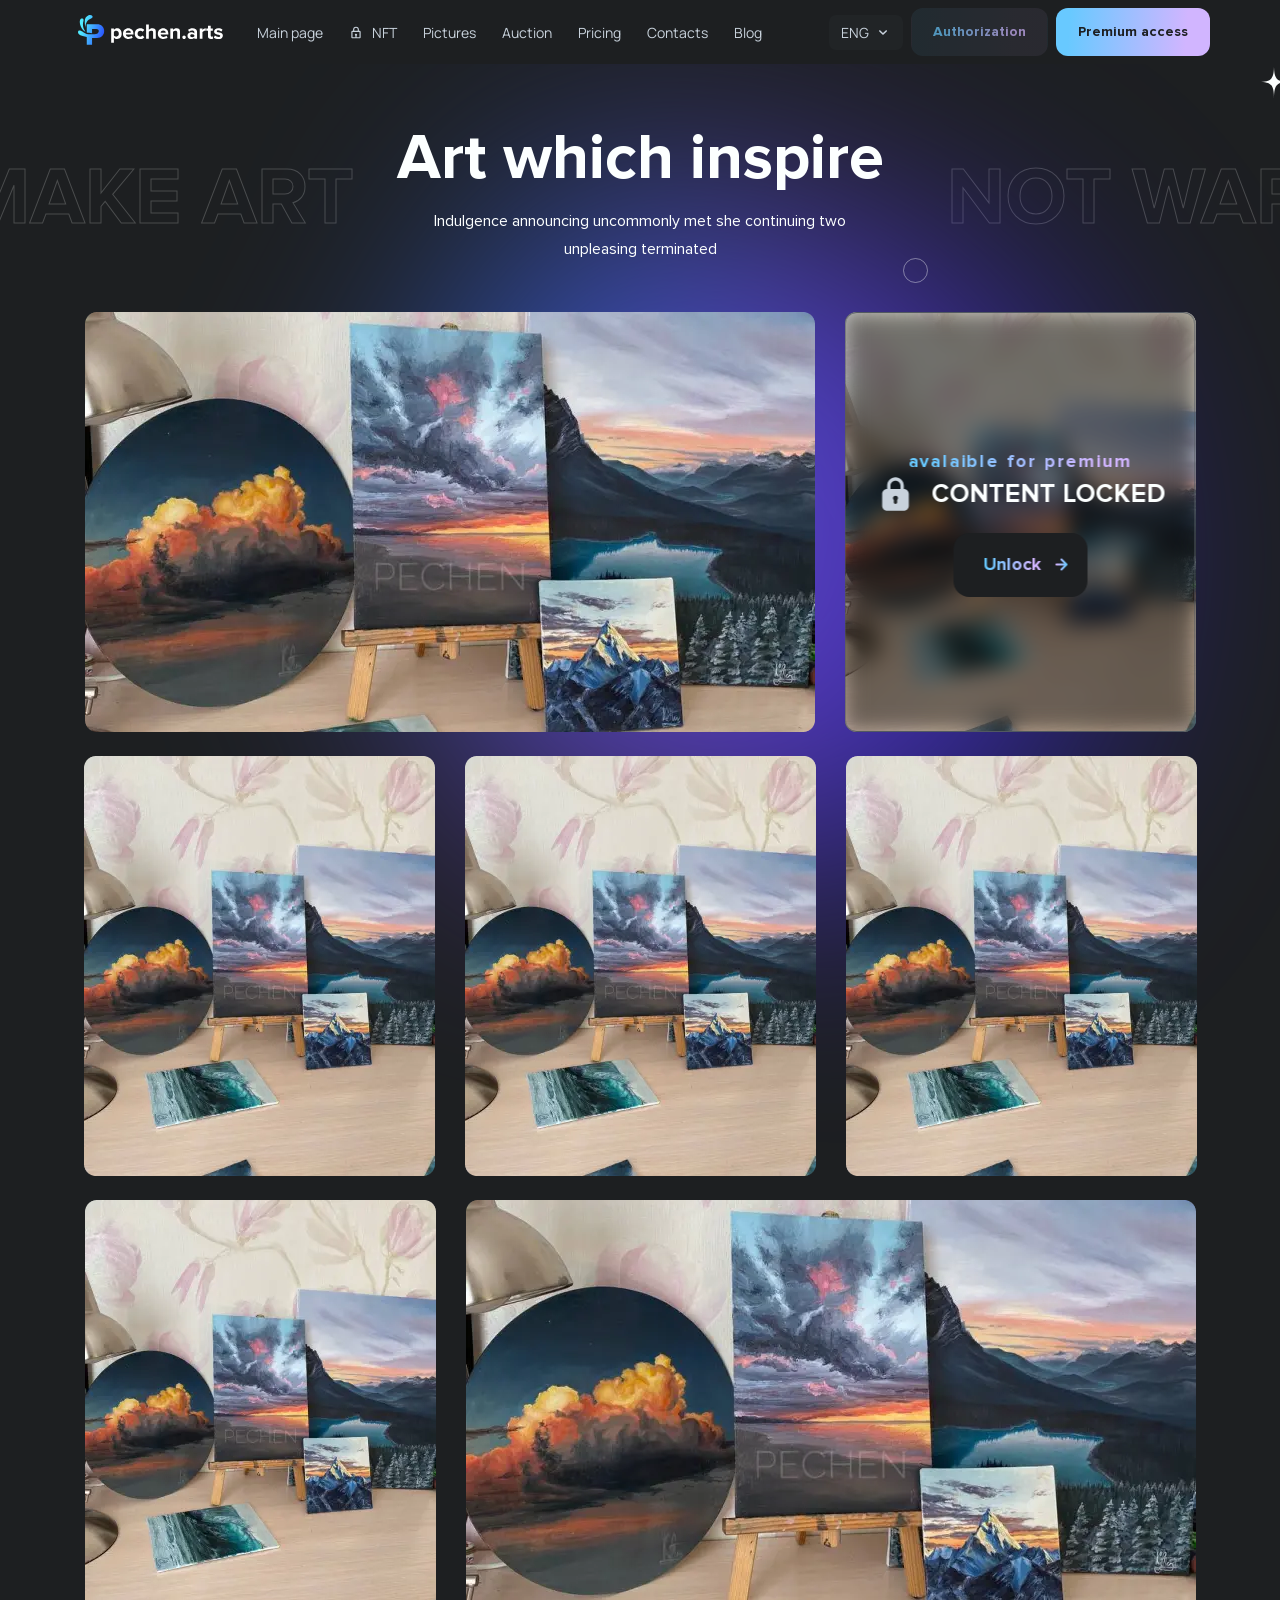
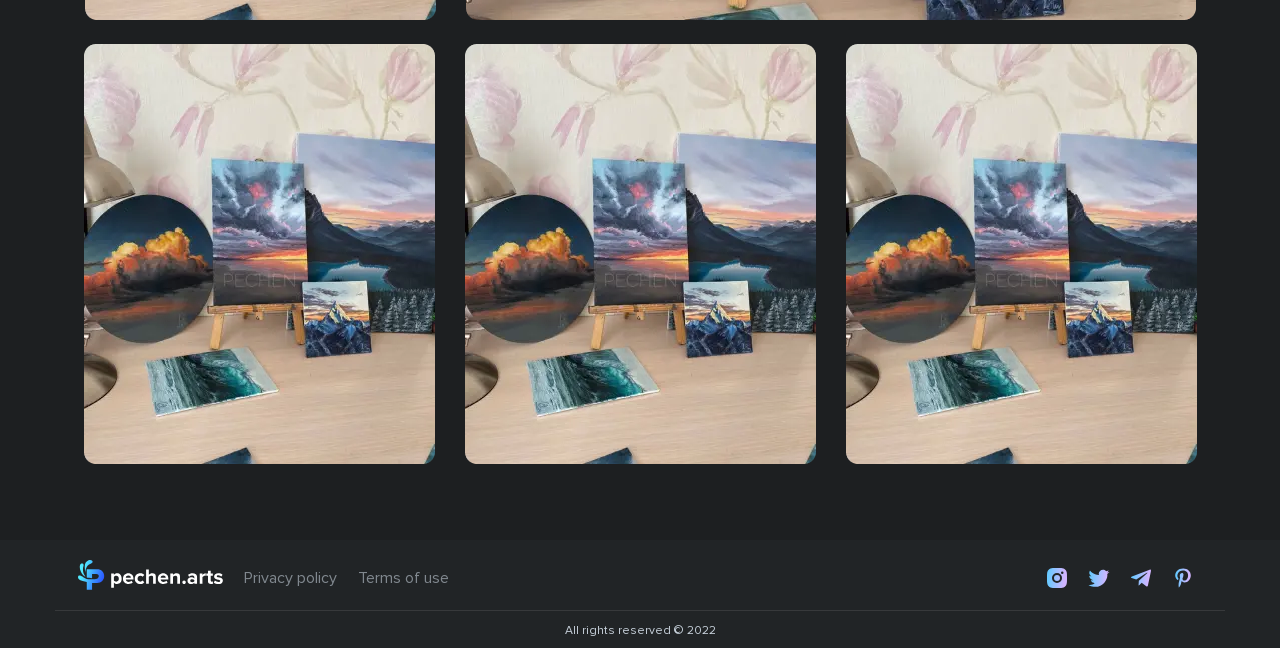
==== commit 55b6649a: "Add files via upload" ====
--- a/arts.html
+++ b/arts.html
@@ -1 +1 @@
-<!DOCTYPE html><html lang="en"><head><meta charset="UTF-8"><meta http-equiv="X-UA-Compatible" content="IE=edge"><meta name="viewport" content="width=device-width,initial-scale=1"><title>Arts - Artist NFT</title><link rel="preconnect" href="https://fonts.googleapis.com"><link rel="preconnect" href="https://fonts.gstatic.com" crossorigin><link href="https://fonts.googleapis.com/css2?family=Manrope:wght@400;700&display=swap" rel="stylesheet"><link rel="stylesheet" href="css/style.min.css"><link rel="stylesheet" href="css/style.arts.min.css"></head><body><header class="header"><div class="header__desktop"><span class="header__logo"><a href="index.html"><img src="icons/logo.svg" alt="logo"></a></span><div class="header__menu menu"><a class="menu__item" href="index.html">Main page</a> <a class="menu__item lock-category" href="nfts.html"><img src="icons/lock.svg" alt="logo"><span>NFT</span></a> <a class="menu__item" href="arts.html">Pictures</a> <a class="menu__item" href="auction.html">Auction</a> <a class="menu__item" href="pricing.html">Pricing</a> <a class="menu__item" href="contacts.html">Contacts</a> <a class="menu__item" href="forum.html">Blog</a></div><div class="header__profile"><div class="header__lang lang-list">ENG<img src="icons/arrow-bottom.svg" alt="arrow-bottom"></div><a href="authorization.html" class="button button_opacity account-button"><span>Authorization</span></a> <a href="#" class="button button_gradient premium-button"><span>Premium access</span></a></div><div class="header__mobile"><a href="index.html"><img src="icons/premium-crown.svg" alt="premium"></a><button class="burger-button" aria-label="menu"><span></span></button></div></div><div class="header__burger-menu mobile-menu"><a class="menu__item" href="index.html">Main page</a> <a class="menu__item lock-category" href="nfts.html"><img src="icons/lock.svg" alt="logo"><span>NFT</span></a> <a class="menu__item" href="arts.html">Pictures</a> <a class="menu__item" href="auction.html">Auction</a> <a class="menu__item" href="pricing.html">Pricing</a> <a class="menu__item" href="contacts.html">Contacts</a> <a class="menu__item" href="forum.html">Blog</a> <a href="authorization.html" class="button button_opacity account-button"><span>Authorization</span></a></div></header><section class="promo"><div class="promo__title">Art which inspire</div><div class="promo__subtitle">Indulgence announcing uncommonly met she continuing two unpleasing terminated</div><div class="promo__back-text1">MAKE ART</div><div class="promo__back-text2">NOT WAR</div><div class="promo__star"><svg width="46" height="62" viewBox="0 0 46 62" fill="none" xmlns="http://www.w3.org/2000/svg"><g clip-path="url(#clip0_55_977)"><path d="M46 30.8126C25.1366 30.8126 23 41.009 23 62C23 41.009 20.8634 30.8126 0 30.8126C20.8634 30.8126 23 20.991 23 0C23 20.991 25.1366 30.8126 46 30.8126Z" fill="#FCFFFF"/></g><defs><clipPath id="clip0_55_977"><rect width="46" height="62" fill="white"/></clipPath></defs></svg></div><div class="promo__circle"></div></section><section class="arts"><div class="arts__group"><div class="arts__item arts__item_wider"><picture><source srcset="img/arts/picture.webp" type="image/webp"><img src="img/arts/picture.png" alt="picture" loading="lazy"></picture><div class="buy"><div class="buy__title">Title of picture</div><div class="buy__subtitle">Lorem ipsum dolor sit amet, consectetur adipiscing elit ipsum dolor ipsum dolor</div><div class="buy__price">$100 322</div><div class="buy__wrapper"><a href="item.html" class="buy__link"><span>Buy</span> </a><a href="#" class="buy__link"><span>View</span> <svg width="24" height="25" viewBox="0 0 24 25" fill="none" xmlns="http://www.w3.org/2000/svg"><path d="M7.0001 13.5001L14.5901 13.5001L11.2901 16.7901C11.1018 16.9784 10.996 17.2338 10.996 17.5001C10.996 17.7664 11.1018 18.0218 11.2901 18.2101C11.4784 18.3984 11.7338 18.5041 12.0001 18.5041C12.2664 18.5041 12.5218 18.3984 12.7101 18.2101L17.7101 13.2101C17.8011 13.115 17.8725 13.0028 17.9201 12.8801C18.0201 12.6366 18.0201 12.3635 17.9201 12.1201C17.8725 11.9973 17.8011 11.8852 17.7101 11.7901L12.7101 6.79006C12.6171 6.69633 12.5065 6.62194 12.3847 6.57117C12.2628 6.5204 12.1321 6.49426 12.0001 6.49426C11.8681 6.49426 11.7374 6.5204 11.6155 6.57117C11.4937 6.62194 11.3831 6.69633 11.2901 6.79006C11.1964 6.88302 11.122 6.99362 11.0712 7.11548C11.0204 7.23734 10.9943 7.36805 10.9943 7.50006C10.9943 7.63207 11.0204 7.76278 11.0712 7.88464C11.122 8.00649 11.1964 8.11709 11.2901 8.21006L14.5901 11.5001L7.0001 11.5001C6.73489 11.5001 6.48053 11.6054 6.293 11.793C6.10546 11.9805 6.0001 12.2348 6.0001 12.5001C6.0001 12.7653 6.10546 13.0196 6.293 13.2072C6.48053 13.3947 6.73489 13.5001 7.0001 13.5001Z" fill="url(#paint0_linear_55_1254)"/><defs><linearGradient id="paint0_linear_55_1254" x1="17.1974" y1="13.6251" x2="7.49307" y2="12.8142" gradientUnits="userSpaceOnUse"><stop stop-color="#68C9FF"/><stop offset="0.994746" stop-color="#D1B5FF"/></linearGradient></defs></svg></a></div></div></div><div class="arts__item arts__item_inactive"><picture><source srcset="img/arts/picture-mini.webp" type="image/webp"><img src="img/arts/picture-mini.png" alt="picture" loading="lazy"></picture><div class="lock"><div class="lock__title">avalaible for premium</div><div class="lock__subtitle"><svg width="40" height="40" viewBox="0 0 40 40" fill="none" xmlns="http://www.w3.org/2000/svg"><path d="M28.3334 15V11.6667C28.3334 7 24.6667 3.33333 20.0001 3.33333C15.3334 3.33333 11.6667 7 11.6667 11.6667V15C8.83341 15 6.66675 17.1667 6.66675 20V31.6667C6.66675 34.5 8.83341 36.6667 11.6667 36.6667H28.3334C31.1667 36.6667 33.3334 34.5 33.3334 31.6667V20C33.3334 17.1667 31.1667 15 28.3334 15ZM15.0001 11.6667C15.0001 8.83333 17.1667 6.66666 20.0001 6.66666C22.8334 6.66666 25.0001 8.83333 25.0001 11.6667V15H15.0001V11.6667ZM21.8334 25.8333L21.6667 26V28.3333C21.6667 29.3333 21.0001 30 20.0001 30C19.0001 30 18.3334 29.3333 18.3334 28.3333V26C17.3334 25 17.1667 23.5 18.1667 22.5C19.1667 21.5 20.6667 21.3333 21.6667 22.3333C22.6667 23.1667 22.8334 24.8333 21.8334 25.8333Z" fill="#C8D2DC"/></svg> CONTENT LOCKED</div><a href="pricing.html" class="lock__link"><span>Unlock</span> <svg width="24" height="25" viewBox="0 0 24 25" fill="none" xmlns="http://www.w3.org/2000/svg"><path d="M7.0001 13.5001L14.5901 13.5001L11.2901 16.7901C11.1018 16.9784 10.996 17.2338 10.996 17.5001C10.996 17.7664 11.1018 18.0218 11.2901 18.2101C11.4784 18.3984 11.7338 18.5041 12.0001 18.5041C12.2664 18.5041 12.5218 18.3984 12.7101 18.2101L17.7101 13.2101C17.8011 13.115 17.8725 13.0028 17.9201 12.8801C18.0201 12.6366 18.0201 12.3635 17.9201 12.1201C17.8725 11.9973 17.8011 11.8852 17.7101 11.7901L12.7101 6.79006C12.6171 6.69633 12.5065 6.62194 12.3847 6.57117C12.2628 6.5204 12.1321 6.49426 12.0001 6.49426C11.8681 6.49426 11.7374 6.5204 11.6155 6.57117C11.4937 6.62194 11.3831 6.69633 11.2901 6.79006C11.1964 6.88302 11.122 6.99362 11.0712 7.11548C11.0204 7.23734 10.9943 7.36805 10.9943 7.50006C10.9943 7.63207 11.0204 7.76278 11.0712 7.88464C11.122 8.00649 11.1964 8.11709 11.2901 8.21006L14.5901 11.5001L7.0001 11.5001C6.73489 11.5001 6.48053 11.6054 6.293 11.793C6.10546 11.9805 6.0001 12.2348 6.0001 12.5001C6.0001 12.7653 6.10546 13.0196 6.293 13.2072C6.48053 13.3947 6.73489 13.5001 7.0001 13.5001Z" fill="url(#paint0_linear_55_1770)"/><defs><linearGradient id="paint0_linear_55_1770" x1="17.1974" y1="13.6251" x2="7.49307" y2="12.8142" gradientUnits="userSpaceOnUse"><stop stop-color="#68C9FF"/><stop offset="0.994746" stop-color="#D1B5FF"/></linearGradient></defs></svg></a></div><div class="buy"><div class="buy__title">Title of picture</div><div class="buy__subtitle">Lorem ipsum dolor sit amet, consectetur adipiscing elit ipsum dolor ipsum dolor</div><div class="buy__price">$100 322</div><div class="buy__wrapper"><a href="item.html" class="buy__link"><span>Buy</span> </a><a href="#" class="buy__link"><span>View</span> <svg width="24" height="25" viewBox="0 0 24 25" fill="none" xmlns="http://www.w3.org/2000/svg"><path d="M7.0001 13.5001L14.5901 13.5001L11.2901 16.7901C11.1018 16.9784 10.996 17.2338 10.996 17.5001C10.996 17.7664 11.1018 18.0218 11.2901 18.2101C11.4784 18.3984 11.7338 18.5041 12.0001 18.5041C12.2664 18.5041 12.5218 18.3984 12.7101 18.2101L17.7101 13.2101C17.8011 13.115 17.8725 13.0028 17.9201 12.8801C18.0201 12.6366 18.0201 12.3635 17.9201 12.1201C17.8725 11.9973 17.8011 11.8852 17.7101 11.7901L12.7101 6.79006C12.6171 6.69633 12.5065 6.62194 12.3847 6.57117C12.2628 6.5204 12.1321 6.49426 12.0001 6.49426C11.8681 6.49426 11.7374 6.5204 11.6155 6.57117C11.4937 6.62194 11.3831 6.69633 11.2901 6.79006C11.1964 6.88302 11.122 6.99362 11.0712 7.11548C11.0204 7.23734 10.9943 7.36805 10.9943 7.50006C10.9943 7.63207 11.0204 7.76278 11.0712 7.88464C11.122 8.00649 11.1964 8.11709 11.2901 8.21006L14.5901 11.5001L7.0001 11.5001C6.73489 11.5001 6.48053 11.6054 6.293 11.793C6.10546 11.9805 6.0001 12.2348 6.0001 12.5001C6.0001 12.7653 6.10546 13.0196 6.293 13.2072C6.48053 13.3947 6.73489 13.5001 7.0001 13.5001Z" fill="url(#paint0_linear_55_1254)"/><defs><linearGradient id="paint0_linear_55_1254" x1="17.1974" y1="13.6251" x2="7.49307" y2="12.8142" gradientUnits="userSpaceOnUse"><stop stop-color="#68C9FF"/><stop offset="0.994746" stop-color="#D1B5FF"/></linearGradient></defs></svg></a></div></div></div><div class="arts__item"><picture><source srcset="img/arts/picture-mini.webp" type="image/webp"><img src="img/arts/picture-mini.png" alt="picture" loading="lazy"></picture><div class="buy"><div class="buy__title">Title of picture</div><div class="buy__subtitle">Lorem ipsum dolor sit amet, consectetur adipiscing elit ipsum dolor ipsum dolor</div><div class="buy__price">$100 322</div><div class="buy__wrapper"><a href="item.html" class="buy__link"><span>Buy</span> </a><a href="#" class="buy__link"><span>View</span> <svg width="24" height="25" viewBox="0 0 24 25" fill="none" xmlns="http://www.w3.org/2000/svg"><path d="M7.0001 13.5001L14.5901 13.5001L11.2901 16.7901C11.1018 16.9784 10.996 17.2338 10.996 17.5001C10.996 17.7664 11.1018 18.0218 11.2901 18.2101C11.4784 18.3984 11.7338 18.5041 12.0001 18.5041C12.2664 18.5041 12.5218 18.3984 12.7101 18.2101L17.7101 13.2101C17.8011 13.115 17.8725 13.0028 17.9201 12.8801C18.0201 12.6366 18.0201 12.3635 17.9201 12.1201C17.8725 11.9973 17.8011 11.8852 17.7101 11.7901L12.7101 6.79006C12.6171 6.69633 12.5065 6.62194 12.3847 6.57117C12.2628 6.5204 12.1321 6.49426 12.0001 6.49426C11.8681 6.49426 11.7374 6.5204 11.6155 6.57117C11.4937 6.62194 11.3831 6.69633 11.2901 6.79006C11.1964 6.88302 11.122 6.99362 11.0712 7.11548C11.0204 7.23734 10.9943 7.36805 10.9943 7.50006C10.9943 7.63207 11.0204 7.76278 11.0712 7.88464C11.122 8.00649 11.1964 8.11709 11.2901 8.21006L14.5901 11.5001L7.0001 11.5001C6.73489 11.5001 6.48053 11.6054 6.293 11.793C6.10546 11.9805 6.0001 12.2348 6.0001 12.5001C6.0001 12.7653 6.10546 13.0196 6.293 13.2072C6.48053 13.3947 6.73489 13.5001 7.0001 13.5001Z" fill="url(#paint0_linear_55_1254)"/><defs><linearGradient id="paint0_linear_55_1254" x1="17.1974" y1="13.6251" x2="7.49307" y2="12.8142" gradientUnits="userSpaceOnUse"><stop stop-color="#68C9FF"/><stop offset="0.994746" stop-color="#D1B5FF"/></linearGradient></defs></svg></a></div></div></div><div class="arts__item"><picture><source srcset="img/arts/picture-mini.webp" type="image/webp"><img src="img/arts/picture-mini.png" alt="picture" loading="lazy"></picture><div class="buy"><div class="buy__title">Title of picture</div><div class="buy__subtitle">Lorem ipsum dolor sit amet, consectetur adipiscing elit ipsum dolor ipsum dolor</div><div class="buy__price">$100 322</div><div class="buy__wrapper"><a href="item.html" class="buy__link"><span>Buy</span> </a><a href="#" class="buy__link"><span>View</span> <svg width="24" height="25" viewBox="0 0 24 25" fill="none" xmlns="http://www.w3.org/2000/svg"><path d="M7.0001 13.5001L14.5901 13.5001L11.2901 16.7901C11.1018 16.9784 10.996 17.2338 10.996 17.5001C10.996 17.7664 11.1018 18.0218 11.2901 18.2101C11.4784 18.3984 11.7338 18.5041 12.0001 18.5041C12.2664 18.5041 12.5218 18.3984 12.7101 18.2101L17.7101 13.2101C17.8011 13.115 17.8725 13.0028 17.9201 12.8801C18.0201 12.6366 18.0201 12.3635 17.9201 12.1201C17.8725 11.9973 17.8011 11.8852 17.7101 11.7901L12.7101 6.79006C12.6171 6.69633 12.5065 6.62194 12.3847 6.57117C12.2628 6.5204 12.1321 6.49426 12.0001 6.49426C11.8681 6.49426 11.7374 6.5204 11.6155 6.57117C11.4937 6.62194 11.3831 6.69633 11.2901 6.79006C11.1964 6.88302 11.122 6.99362 11.0712 7.11548C11.0204 7.23734 10.9943 7.36805 10.9943 7.50006C10.9943 7.63207 11.0204 7.76278 11.0712 7.88464C11.122 8.00649 11.1964 8.11709 11.2901 8.21006L14.5901 11.5001L7.0001 11.5001C6.73489 11.5001 6.48053 11.6054 6.293 11.793C6.10546 11.9805 6.0001 12.2348 6.0001 12.5001C6.0001 12.7653 6.10546 13.0196 6.293 13.2072C6.48053 13.3947 6.73489 13.5001 7.0001 13.5001Z" fill="url(#paint0_linear_55_1254)"/><defs><linearGradient id="paint0_linear_55_1254" x1="17.1974" y1="13.6251" x2="7.49307" y2="12.8142" gradientUnits="userSpaceOnUse"><stop stop-color="#68C9FF"/><stop offset="0.994746" stop-color="#D1B5FF"/></linearGradient></defs></svg></a></div></div></div><div class="arts__item"><picture><source srcset="img/arts/picture-mini.webp" type="image/webp"><img src="img/arts/picture-mini.png" alt="picture" loading="lazy"></picture><div class="buy"><div class="buy__title">Title of picture</div><div class="buy__subtitle">Lorem ipsum dolor sit amet, consectetur adipiscing elit ipsum dolor ipsum dolor</div><div class="buy__price">$100 322</div><div class="buy__wrapper"><a href="item.html" class="buy__link"><span>Buy</span> </a><a href="#" class="buy__link"><span>View</span> <svg width="24" height="25" viewBox="0 0 24 25" fill="none" xmlns="http://www.w3.org/2000/svg"><path d="M7.0001 13.5001L14.5901 13.5001L11.2901 16.7901C11.1018 16.9784 10.996 17.2338 10.996 17.5001C10.996 17.7664 11.1018 18.0218 11.2901 18.2101C11.4784 18.3984 11.7338 18.5041 12.0001 18.5041C12.2664 18.5041 12.5218 18.3984 12.7101 18.2101L17.7101 13.2101C17.8011 13.115 17.8725 13.0028 17.9201 12.8801C18.0201 12.6366 18.0201 12.3635 17.9201 12.1201C17.8725 11.9973 17.8011 11.8852 17.7101 11.7901L12.7101 6.79006C12.6171 6.69633 12.5065 6.62194 12.3847 6.57117C12.2628 6.5204 12.1321 6.49426 12.0001 6.49426C11.8681 6.49426 11.7374 6.5204 11.6155 6.57117C11.4937 6.62194 11.3831 6.69633 11.2901 6.79006C11.1964 6.88302 11.122 6.99362 11.0712 7.11548C11.0204 7.23734 10.9943 7.36805 10.9943 7.50006C10.9943 7.63207 11.0204 7.76278 11.0712 7.88464C11.122 8.00649 11.1964 8.11709 11.2901 8.21006L14.5901 11.5001L7.0001 11.5001C6.73489 11.5001 6.48053 11.6054 6.293 11.793C6.10546 11.9805 6.0001 12.2348 6.0001 12.5001C6.0001 12.7653 6.10546 13.0196 6.293 13.2072C6.48053 13.3947 6.73489 13.5001 7.0001 13.5001Z" fill="url(#paint0_linear_55_1254)"/><defs><linearGradient id="paint0_linear_55_1254" x1="17.1974" y1="13.6251" x2="7.49307" y2="12.8142" gradientUnits="userSpaceOnUse"><stop stop-color="#68C9FF"/><stop offset="0.994746" stop-color="#D1B5FF"/></linearGradient></defs></svg></a></div></div></div><div class="arts__item"><picture><source srcset="img/arts/picture-mini.webp" type="image/webp"><img src="img/arts/picture-mini.png" alt="picture" loading="lazy"></picture><div class="buy"><div class="buy__title">Title of picture</div><div class="buy__subtitle">Lorem ipsum dolor sit amet, consectetur adipiscing elit ipsum dolor ipsum dolor</div><div class="buy__price">$100 322</div><div class="buy__wrapper"><a href="item.html" class="buy__link"><span>Buy</span> </a><a href="#" class="buy__link"><span>View</span> <svg width="24" height="25" viewBox="0 0 24 25" fill="none" xmlns="http://www.w3.org/2000/svg"><path d="M7.0001 13.5001L14.5901 13.5001L11.2901 16.7901C11.1018 16.9784 10.996 17.2338 10.996 17.5001C10.996 17.7664 11.1018 18.0218 11.2901 18.2101C11.4784 18.3984 11.7338 18.5041 12.0001 18.5041C12.2664 18.5041 12.5218 18.3984 12.7101 18.2101L17.7101 13.2101C17.8011 13.115 17.8725 13.0028 17.9201 12.8801C18.0201 12.6366 18.0201 12.3635 17.9201 12.1201C17.8725 11.9973 17.8011 11.8852 17.7101 11.7901L12.7101 6.79006C12.6171 6.69633 12.5065 6.62194 12.3847 6.57117C12.2628 6.5204 12.1321 6.49426 12.0001 6.49426C11.8681 6.49426 11.7374 6.5204 11.6155 6.57117C11.4937 6.62194 11.3831 6.69633 11.2901 6.79006C11.1964 6.88302 11.122 6.99362 11.0712 7.11548C11.0204 7.23734 10.9943 7.36805 10.9943 7.50006C10.9943 7.63207 11.0204 7.76278 11.0712 7.88464C11.122 8.00649 11.1964 8.11709 11.2901 8.21006L14.5901 11.5001L7.0001 11.5001C6.73489 11.5001 6.48053 11.6054 6.293 11.793C6.10546 11.9805 6.0001 12.2348 6.0001 12.5001C6.0001 12.7653 6.10546 13.0196 6.293 13.2072C6.48053 13.3947 6.73489 13.5001 7.0001 13.5001Z" fill="url(#paint0_linear_55_1254)"/><defs><linearGradient id="paint0_linear_55_1254" x1="17.1974" y1="13.6251" x2="7.49307" y2="12.8142" gradientUnits="userSpaceOnUse"><stop stop-color="#68C9FF"/><stop offset="0.994746" stop-color="#D1B5FF"/></linearGradient></defs></svg></a></div></div></div><div class="arts__item arts__item_wider"><picture><source srcset="img/arts/picture.webp" type="image/webp"><img src="img/arts/picture.png" alt="picture" loading="lazy"></picture><div class="buy"><div class="buy__title">Title of picture or NFT</div><div class="buy__subtitle">Lorem ipsum dolor sit amet, consectetur adipiscing elit ipsum dolor ipsum dolor</div><div class="buy__price">$100 322</div><div class="buy__wrapper"><a href="item.html" class="buy__link"><span>Buy</span> </a><a href="#" class="buy__link"><span>View</span> <svg width="24" height="25" viewBox="0 0 24 25" fill="none" xmlns="http://www.w3.org/2000/svg"><path d="M7.0001 13.5001L14.5901 13.5001L11.2901 16.7901C11.1018 16.9784 10.996 17.2338 10.996 17.5001C10.996 17.7664 11.1018 18.0218 11.2901 18.2101C11.4784 18.3984 11.7338 18.5041 12.0001 18.5041C12.2664 18.5041 12.5218 18.3984 12.7101 18.2101L17.7101 13.2101C17.8011 13.115 17.8725 13.0028 17.9201 12.8801C18.0201 12.6366 18.0201 12.3635 17.9201 12.1201C17.8725 11.9973 17.8011 11.8852 17.7101 11.7901L12.7101 6.79006C12.6171 6.69633 12.5065 6.62194 12.3847 6.57117C12.2628 6.5204 12.1321 6.49426 12.0001 6.49426C11.8681 6.49426 11.7374 6.5204 11.6155 6.57117C11.4937 6.62194 11.3831 6.69633 11.2901 6.79006C11.1964 6.88302 11.122 6.99362 11.0712 7.11548C11.0204 7.23734 10.9943 7.36805 10.9943 7.50006C10.9943 7.63207 11.0204 7.76278 11.0712 7.88464C11.122 8.00649 11.1964 8.11709 11.2901 8.21006L14.5901 11.5001L7.0001 11.5001C6.73489 11.5001 6.48053 11.6054 6.293 11.793C6.10546 11.9805 6.0001 12.2348 6.0001 12.5001C6.0001 12.7653 6.10546 13.0196 6.293 13.2072C6.48053 13.3947 6.73489 13.5001 7.0001 13.5001Z" fill="url(#paint0_linear_55_1254)"/><defs><linearGradient id="paint0_linear_55_1254" x1="17.1974" y1="13.6251" x2="7.49307" y2="12.8142" gradientUnits="userSpaceOnUse"><stop stop-color="#68C9FF"/><stop offset="0.994746" stop-color="#D1B5FF"/></linearGradient></defs></svg></a></div></div></div><div class="arts__item"><picture><source srcset="img/arts/picture-mini.webp" type="image/webp"><img src="img/arts/picture-mini.png" alt="picture" loading="lazy"></picture><div class="buy"><div class="buy__title">Title of picture</div><div class="buy__subtitle">Lorem ipsum dolor sit amet, consectetur adipiscing elit ipsum dolor ipsum dolor</div><div class="buy__price">$100 322</div><div class="buy__wrapper"><a href="item.html" class="buy__link"><span>Buy</span> </a><a href="#" class="buy__link"><span>View</span> <svg width="24" height="25" viewBox="0 0 24 25" fill="none" xmlns="http://www.w3.org/2000/svg"><path d="M7.0001 13.5001L14.5901 13.5001L11.2901 16.7901C11.1018 16.9784 10.996 17.2338 10.996 17.5001C10.996 17.7664 11.1018 18.0218 11.2901 18.2101C11.4784 18.3984 11.7338 18.5041 12.0001 18.5041C12.2664 18.5041 12.5218 18.3984 12.7101 18.2101L17.7101 13.2101C17.8011 13.115 17.8725 13.0028 17.9201 12.8801C18.0201 12.6366 18.0201 12.3635 17.9201 12.1201C17.8725 11.9973 17.8011 11.8852 17.7101 11.7901L12.7101 6.79006C12.6171 6.69633 12.5065 6.62194 12.3847 6.57117C12.2628 6.5204 12.1321 6.49426 12.0001 6.49426C11.8681 6.49426 11.7374 6.5204 11.6155 6.57117C11.4937 6.62194 11.3831 6.69633 11.2901 6.79006C11.1964 6.88302 11.122 6.99362 11.0712 7.11548C11.0204 7.23734 10.9943 7.36805 10.9943 7.50006C10.9943 7.63207 11.0204 7.76278 11.0712 7.88464C11.122 8.00649 11.1964 8.11709 11.2901 8.21006L14.5901 11.5001L7.0001 11.5001C6.73489 11.5001 6.48053 11.6054 6.293 11.793C6.10546 11.9805 6.0001 12.2348 6.0001 12.5001C6.0001 12.7653 6.10546 13.0196 6.293 13.2072C6.48053 13.3947 6.73489 13.5001 7.0001 13.5001Z" fill="url(#paint0_linear_55_1254)"/><defs><linearGradient id="paint0_linear_55_1254" x1="17.1974" y1="13.6251" x2="7.49307" y2="12.8142" gradientUnits="userSpaceOnUse"><stop stop-color="#68C9FF"/><stop offset="0.994746" stop-color="#D1B5FF"/></linearGradient></defs></svg></a></div></div></div><div class="arts__item"><picture><source srcset="img/arts/picture-mini.webp" type="image/webp"><img src="img/arts/picture-mini.png" alt="picture" loading="lazy"></picture><div class="buy"><div class="buy__title">Title of picture</div><div class="buy__subtitle">Lorem ipsum dolor sit amet, consectetur adipiscing elit ipsum dolor ipsum dolor</div><div class="buy__price">$100 322</div><div class="buy__wrapper"><a href="item.html" class="buy__link"><span>Buy</span> </a><a href="#" class="buy__link"><span>View</span> <svg width="24" height="25" viewBox="0 0 24 25" fill="none" xmlns="http://www.w3.org/2000/svg"><path d="M7.0001 13.5001L14.5901 13.5001L11.2901 16.7901C11.1018 16.9784 10.996 17.2338 10.996 17.5001C10.996 17.7664 11.1018 18.0218 11.2901 18.2101C11.4784 18.3984 11.7338 18.5041 12.0001 18.5041C12.2664 18.5041 12.5218 18.3984 12.7101 18.2101L17.7101 13.2101C17.8011 13.115 17.8725 13.0028 17.9201 12.8801C18.0201 12.6366 18.0201 12.3635 17.9201 12.1201C17.8725 11.9973 17.8011 11.8852 17.7101 11.7901L12.7101 6.79006C12.6171 6.69633 12.5065 6.62194 12.3847 6.57117C12.2628 6.5204 12.1321 6.49426 12.0001 6.49426C11.8681 6.49426 11.7374 6.5204 11.6155 6.57117C11.4937 6.62194 11.3831 6.69633 11.2901 6.79006C11.1964 6.88302 11.122 6.99362 11.0712 7.11548C11.0204 7.23734 10.9943 7.36805 10.9943 7.50006C10.9943 7.63207 11.0204 7.76278 11.0712 7.88464C11.122 8.00649 11.1964 8.11709 11.2901 8.21006L14.5901 11.5001L7.0001 11.5001C6.73489 11.5001 6.48053 11.6054 6.293 11.793C6.10546 11.9805 6.0001 12.2348 6.0001 12.5001C6.0001 12.7653 6.10546 13.0196 6.293 13.2072C6.48053 13.3947 6.73489 13.5001 7.0001 13.5001Z" fill="url(#paint0_linear_55_1254)"/><defs><linearGradient id="paint0_linear_55_1254" x1="17.1974" y1="13.6251" x2="7.49307" y2="12.8142" gradientUnits="userSpaceOnUse"><stop stop-color="#68C9FF"/><stop offset="0.994746" stop-color="#D1B5FF"/></linearGradient></defs></svg></a></div></div></div><div class="arts__item"><picture><source srcset="img/arts/picture-mini.webp" type="image/webp"><img src="img/arts/picture-mini.png" alt="picture" loading="lazy"></picture><div class="buy"><div class="buy__title">Title of picture</div><div class="buy__subtitle">Lorem ipsum dolor sit amet, consectetur adipiscing elit ipsum dolor ipsum dolor</div><div class="buy__price">$100 322</div><div class="buy__wrapper"><a href="item.html" class="buy__link"><span>Buy</span> </a><a href="#" class="buy__link"><span>View</span> <svg width="24" height="25" viewBox="0 0 24 25" fill="none" xmlns="http://www.w3.org/2000/svg"><path d="M7.0001 13.5001L14.5901 13.5001L11.2901 16.7901C11.1018 16.9784 10.996 17.2338 10.996 17.5001C10.996 17.7664 11.1018 18.0218 11.2901 18.2101C11.4784 18.3984 11.7338 18.5041 12.0001 18.5041C12.2664 18.5041 12.5218 18.3984 12.7101 18.2101L17.7101 13.2101C17.8011 13.115 17.8725 13.0028 17.9201 12.8801C18.0201 12.6366 18.0201 12.3635 17.9201 12.1201C17.8725 11.9973 17.8011 11.8852 17.7101 11.7901L12.7101 6.79006C12.6171 6.69633 12.5065 6.62194 12.3847 6.57117C12.2628 6.5204 12.1321 6.49426 12.0001 6.49426C11.8681 6.49426 11.7374 6.5204 11.6155 6.57117C11.4937 6.62194 11.3831 6.69633 11.2901 6.79006C11.1964 6.88302 11.122 6.99362 11.0712 7.11548C11.0204 7.23734 10.9943 7.36805 10.9943 7.50006C10.9943 7.63207 11.0204 7.76278 11.0712 7.88464C11.122 8.00649 11.1964 8.11709 11.2901 8.21006L14.5901 11.5001L7.0001 11.5001C6.73489 11.5001 6.48053 11.6054 6.293 11.793C6.10546 11.9805 6.0001 12.2348 6.0001 12.5001C6.0001 12.7653 6.10546 13.0196 6.293 13.2072C6.48053 13.3947 6.73489 13.5001 7.0001 13.5001Z" fill="url(#paint0_linear_55_1254)"/><defs><linearGradient id="paint0_linear_55_1254" x1="17.1974" y1="13.6251" x2="7.49307" y2="12.8142" gradientUnits="userSpaceOnUse"><stop stop-color="#68C9FF"/><stop offset="0.994746" stop-color="#D1B5FF"/></linearGradient></defs></svg></a></div></div></div></div></section><footer class="footer"><div class="footer__info"><div><a href="index.html" class="footer__logo"><img src="icons/logo.svg" alt="logo"></a><a href="#">Privacy policy</a> <a href="#">Terms of use</a></div><div class="footer__social"><a href="#"><img src="icons/inst-gradient.svg" alt="inst"></a><a href="#"><img src="icons/twitter-gradient.svg" alt="twitter"></a><a href="#"><img src="icons/telegram-gradient.svg" alt="telegram"></a><a href="#"><img src="icons/pinterest-gradient.svg" alt="pinterest"></a></div></div><div class="footer__cop">All rights reserved © 2022</div><script src="js/script.js"></script></footer><div class="blur"><svg width="507" height="654" viewBox="0 0 507 654" fill="none" xmlns="http://www.w3.org/2000/svg"><ellipse cx="253.784" cy="326.767" rx="253.216" ry="326.275" transform="rotate(-180 253.784 326.767)" fill="#3626EA"/></svg> <svg width="480" height="653" viewBox="0 0 480 653" fill="none" xmlns="http://www.w3.org/2000/svg"><path d="M125.341 339.559C125.341 159.362 85.9496 -3.43627e-05 225.797 -2.21368e-05C365.644 -9.911e-06 479.013 146.078 479.013 326.275C479.013 506.472 365.644 652.55 225.797 652.55C-214.218 614.36 125.341 519.755 125.341 339.559Z" fill="#7E51FF"/></svg> <svg width="372" height="433" viewBox="0 0 372 433" fill="none" xmlns="http://www.w3.org/2000/svg"><path d="M128.379 205.036C162.464 88.4078 167.034 -22.2092 257.825 4.3244C348.615 30.858 394.585 146.913 360.5 263.542C326.415 380.17 225.184 453.206 134.393 426.672C-144.046 318.469 94.2944 321.664 128.379 205.036Z" fill="#376FFF"/></svg></div><script src="js/cookieOperation.js"></script><!-- <script src="js/authorisationCheck.js"></script> --><script src="js/arts.js"></script></body></html>+<!DOCTYPE html><html lang="en"><head><meta charset="UTF-8"><meta http-equiv="X-UA-Compatible" content="IE=edge"><meta name="viewport" content="width=device-width,initial-scale=1"><title>Arts - Artist NFT</title><link rel="preconnect" href="https://fonts.googleapis.com"><link rel="preconnect" href="https://fonts.gstatic.com" crossorigin><link href="https://fonts.googleapis.com/css2?family=Manrope:wght@400;700&display=swap" rel="stylesheet"><link rel="stylesheet" href="css/style.min.css"><link rel="stylesheet" href="css/style.arts.min.css"></head><body><header class="header"><div class="header__desktop"><span class="header__logo"><a href="index.html"><img src="icons/logo.svg" style="width: 145px; height: 30px;" alt="logo"></a></span><div class="header__menu menu"><a class="menu__item" href="index.html">Main page</a> <a class="menu__item lock-category" href="nfts.html"><img src="icons/lock.svg" alt="logo"><span>NFT</span></a> <a class="menu__item" href="arts.html">Pictures</a> <a class="menu__item" href="auction.html">Auction</a> <a class="menu__item" href="pricing.html">Pricing</a> <a class="menu__item" href="contacts.html">Contacts</a> <a class="menu__item" href="forum.html">Blog</a></div><div class="header__profile"><div class="header__lang lang-list">ENG<img src="icons/arrow-bottom.svg" alt="arrow-bottom"></div><a href="authorization.html" class="button button_opacity account-button"><span>Authorization</span></a> <a href="#" class="button button_gradient premium-button"><span>Premium access</span></a></div><div class="header__mobile"><a href="index.html"><img src="icons/premium-crown.svg" style="width: 32px; height: 32px;" alt="premium"></a><button class="burger-button" aria-label="menu"><span></span></button></div></div><div class="header__burger-menu mobile-menu"><a class="menu__item" href="index.html">Main page</a> <a class="menu__item lock-category" href="nfts.html"><img src="icons/lock.svg" alt="logo"><span>NFT</span></a> <a class="menu__item" href="arts.html">Pictures</a> <a class="menu__item" href="auction.html">Auction</a> <a class="menu__item" href="pricing.html">Pricing</a> <a class="menu__item" href="contacts.html">Contacts</a> <a class="menu__item" href="forum.html">Blog</a> <a href="authorization.html" class="button button_opacity account-button"><span>Authorization</span></a></div></header><section class="promo"><div class="promo__title">Art which inspire</div><div class="promo__subtitle">Indulgence announcing uncommonly met she continuing two unpleasing terminated</div><div class="promo__back-text1">MAKE ART</div><div class="promo__back-text2">NOT WAR</div><div class="promo__star"><svg width="46" height="62" viewBox="0 0 46 62" fill="none" xmlns="http://www.w3.org/2000/svg"><g clip-path="url(#clip0_55_977)"><path d="M46 30.8126C25.1366 30.8126 23 41.009 23 62C23 41.009 20.8634 30.8126 0 30.8126C20.8634 30.8126 23 20.991 23 0C23 20.991 25.1366 30.8126 46 30.8126Z" fill="#FCFFFF"/></g><defs><clipPath id="clip0_55_977"><rect width="46" height="62" fill="white"/></clipPath></defs></svg></div><div class="promo__circle"></div></section><section class="arts"><div class="arts__group"><div class="arts__item arts__item_wider"><picture><source srcset="img/arts/picture.webp" type="image/webp"><img src="img/arts/picture.png" alt="picture" loading="lazy"></picture><div class="buy"><div class="buy__title">Title of picture</div><div class="buy__subtitle">Lorem ipsum dolor sit amet, consectetur adipiscing elit ipsum dolor ipsum dolor</div><div class="buy__price">$100 322</div><div class="buy__wrapper"><a href="item.html" class="buy__link"><span>Buy</span> </a><a href="#" class="buy__link"><span>View</span> <svg width="24" height="25" viewBox="0 0 24 25" fill="none" xmlns="http://www.w3.org/2000/svg"><path d="M7.0001 13.5001L14.5901 13.5001L11.2901 16.7901C11.1018 16.9784 10.996 17.2338 10.996 17.5001C10.996 17.7664 11.1018 18.0218 11.2901 18.2101C11.4784 18.3984 11.7338 18.5041 12.0001 18.5041C12.2664 18.5041 12.5218 18.3984 12.7101 18.2101L17.7101 13.2101C17.8011 13.115 17.8725 13.0028 17.9201 12.8801C18.0201 12.6366 18.0201 12.3635 17.9201 12.1201C17.8725 11.9973 17.8011 11.8852 17.7101 11.7901L12.7101 6.79006C12.6171 6.69633 12.5065 6.62194 12.3847 6.57117C12.2628 6.5204 12.1321 6.49426 12.0001 6.49426C11.8681 6.49426 11.7374 6.5204 11.6155 6.57117C11.4937 6.62194 11.3831 6.69633 11.2901 6.79006C11.1964 6.88302 11.122 6.99362 11.0712 7.11548C11.0204 7.23734 10.9943 7.36805 10.9943 7.50006C10.9943 7.63207 11.0204 7.76278 11.0712 7.88464C11.122 8.00649 11.1964 8.11709 11.2901 8.21006L14.5901 11.5001L7.0001 11.5001C6.73489 11.5001 6.48053 11.6054 6.293 11.793C6.10546 11.9805 6.0001 12.2348 6.0001 12.5001C6.0001 12.7653 6.10546 13.0196 6.293 13.2072C6.48053 13.3947 6.73489 13.5001 7.0001 13.5001Z" fill="url(#paint0_linear_55_1254)"/><defs><linearGradient id="paint0_linear_55_1254" x1="17.1974" y1="13.6251" x2="7.49307" y2="12.8142" gradientUnits="userSpaceOnUse"><stop stop-color="#68C9FF"/><stop offset="0.994746" stop-color="#D1B5FF"/></linearGradient></defs></svg></a></div></div></div><div class="arts__item arts__item_inactive"><picture><source srcset="img/arts/picture-mini.webp" type="image/webp"><img src="img/arts/picture-mini.png" alt="picture" loading="lazy"></picture><div class="lock"><div class="lock__title">avalaible for premium</div><div class="lock__subtitle"><svg width="40" height="40" viewBox="0 0 40 40" fill="none" xmlns="http://www.w3.org/2000/svg"><path d="M28.3334 15V11.6667C28.3334 7 24.6667 3.33333 20.0001 3.33333C15.3334 3.33333 11.6667 7 11.6667 11.6667V15C8.83341 15 6.66675 17.1667 6.66675 20V31.6667C6.66675 34.5 8.83341 36.6667 11.6667 36.6667H28.3334C31.1667 36.6667 33.3334 34.5 33.3334 31.6667V20C33.3334 17.1667 31.1667 15 28.3334 15ZM15.0001 11.6667C15.0001 8.83333 17.1667 6.66666 20.0001 6.66666C22.8334 6.66666 25.0001 8.83333 25.0001 11.6667V15H15.0001V11.6667ZM21.8334 25.8333L21.6667 26V28.3333C21.6667 29.3333 21.0001 30 20.0001 30C19.0001 30 18.3334 29.3333 18.3334 28.3333V26C17.3334 25 17.1667 23.5 18.1667 22.5C19.1667 21.5 20.6667 21.3333 21.6667 22.3333C22.6667 23.1667 22.8334 24.8333 21.8334 25.8333Z" fill="#C8D2DC"/></svg> CONTENT LOCKED</div><a href="pricing.html" class="lock__link"><span>Unlock</span> <svg width="24" height="25" viewBox="0 0 24 25" fill="none" xmlns="http://www.w3.org/2000/svg"><path d="M7.0001 13.5001L14.5901 13.5001L11.2901 16.7901C11.1018 16.9784 10.996 17.2338 10.996 17.5001C10.996 17.7664 11.1018 18.0218 11.2901 18.2101C11.4784 18.3984 11.7338 18.5041 12.0001 18.5041C12.2664 18.5041 12.5218 18.3984 12.7101 18.2101L17.7101 13.2101C17.8011 13.115 17.8725 13.0028 17.9201 12.8801C18.0201 12.6366 18.0201 12.3635 17.9201 12.1201C17.8725 11.9973 17.8011 11.8852 17.7101 11.7901L12.7101 6.79006C12.6171 6.69633 12.5065 6.62194 12.3847 6.57117C12.2628 6.5204 12.1321 6.49426 12.0001 6.49426C11.8681 6.49426 11.7374 6.5204 11.6155 6.57117C11.4937 6.62194 11.3831 6.69633 11.2901 6.79006C11.1964 6.88302 11.122 6.99362 11.0712 7.11548C11.0204 7.23734 10.9943 7.36805 10.9943 7.50006C10.9943 7.63207 11.0204 7.76278 11.0712 7.88464C11.122 8.00649 11.1964 8.11709 11.2901 8.21006L14.5901 11.5001L7.0001 11.5001C6.73489 11.5001 6.48053 11.6054 6.293 11.793C6.10546 11.9805 6.0001 12.2348 6.0001 12.5001C6.0001 12.7653 6.10546 13.0196 6.293 13.2072C6.48053 13.3947 6.73489 13.5001 7.0001 13.5001Z" fill="url(#paint0_linear_55_1770)"/><defs><linearGradient id="paint0_linear_55_1770" x1="17.1974" y1="13.6251" x2="7.49307" y2="12.8142" gradientUnits="userSpaceOnUse"><stop stop-color="#68C9FF"/><stop offset="0.994746" stop-color="#D1B5FF"/></linearGradient></defs></svg></a></div><div class="buy"><div class="buy__title">Title of picture</div><div class="buy__subtitle">Lorem ipsum dolor sit amet, consectetur adipiscing elit ipsum dolor ipsum dolor</div><div class="buy__price">$100 322</div><div class="buy__wrapper"><a href="item.html" class="buy__link"><span>Buy</span> </a><a href="#" class="buy__link"><span>View</span> <svg width="24" height="25" viewBox="0 0 24 25" fill="none" xmlns="http://www.w3.org/2000/svg"><path d="M7.0001 13.5001L14.5901 13.5001L11.2901 16.7901C11.1018 16.9784 10.996 17.2338 10.996 17.5001C10.996 17.7664 11.1018 18.0218 11.2901 18.2101C11.4784 18.3984 11.7338 18.5041 12.0001 18.5041C12.2664 18.5041 12.5218 18.3984 12.7101 18.2101L17.7101 13.2101C17.8011 13.115 17.8725 13.0028 17.9201 12.8801C18.0201 12.6366 18.0201 12.3635 17.9201 12.1201C17.8725 11.9973 17.8011 11.8852 17.7101 11.7901L12.7101 6.79006C12.6171 6.69633 12.5065 6.62194 12.3847 6.57117C12.2628 6.5204 12.1321 6.49426 12.0001 6.49426C11.8681 6.49426 11.7374 6.5204 11.6155 6.57117C11.4937 6.62194 11.3831 6.69633 11.2901 6.79006C11.1964 6.88302 11.122 6.99362 11.0712 7.11548C11.0204 7.23734 10.9943 7.36805 10.9943 7.50006C10.9943 7.63207 11.0204 7.76278 11.0712 7.88464C11.122 8.00649 11.1964 8.11709 11.2901 8.21006L14.5901 11.5001L7.0001 11.5001C6.73489 11.5001 6.48053 11.6054 6.293 11.793C6.10546 11.9805 6.0001 12.2348 6.0001 12.5001C6.0001 12.7653 6.10546 13.0196 6.293 13.2072C6.48053 13.3947 6.73489 13.5001 7.0001 13.5001Z" fill="url(#paint0_linear_55_1254)"/><defs><linearGradient id="paint0_linear_55_1254" x1="17.1974" y1="13.6251" x2="7.49307" y2="12.8142" gradientUnits="userSpaceOnUse"><stop stop-color="#68C9FF"/><stop offset="0.994746" stop-color="#D1B5FF"/></linearGradient></defs></svg></a></div></div></div><div class="arts__item"><picture><source srcset="img/arts/picture-mini.webp" type="image/webp"><img src="img/arts/picture-mini.png" alt="picture" loading="lazy"></picture><div class="buy"><div class="buy__title">Title of picture</div><div class="buy__subtitle">Lorem ipsum dolor sit amet, consectetur adipiscing elit ipsum dolor ipsum dolor</div><div class="buy__price">$100 322</div><div class="buy__wrapper"><a href="item.html" class="buy__link"><span>Buy</span> </a><a href="#" class="buy__link"><span>View</span> <svg width="24" height="25" viewBox="0 0 24 25" fill="none" xmlns="http://www.w3.org/2000/svg"><path d="M7.0001 13.5001L14.5901 13.5001L11.2901 16.7901C11.1018 16.9784 10.996 17.2338 10.996 17.5001C10.996 17.7664 11.1018 18.0218 11.2901 18.2101C11.4784 18.3984 11.7338 18.5041 12.0001 18.5041C12.2664 18.5041 12.5218 18.3984 12.7101 18.2101L17.7101 13.2101C17.8011 13.115 17.8725 13.0028 17.9201 12.8801C18.0201 12.6366 18.0201 12.3635 17.9201 12.1201C17.8725 11.9973 17.8011 11.8852 17.7101 11.7901L12.7101 6.79006C12.6171 6.69633 12.5065 6.62194 12.3847 6.57117C12.2628 6.5204 12.1321 6.49426 12.0001 6.49426C11.8681 6.49426 11.7374 6.5204 11.6155 6.57117C11.4937 6.62194 11.3831 6.69633 11.2901 6.79006C11.1964 6.88302 11.122 6.99362 11.0712 7.11548C11.0204 7.23734 10.9943 7.36805 10.9943 7.50006C10.9943 7.63207 11.0204 7.76278 11.0712 7.88464C11.122 8.00649 11.1964 8.11709 11.2901 8.21006L14.5901 11.5001L7.0001 11.5001C6.73489 11.5001 6.48053 11.6054 6.293 11.793C6.10546 11.9805 6.0001 12.2348 6.0001 12.5001C6.0001 12.7653 6.10546 13.0196 6.293 13.2072C6.48053 13.3947 6.73489 13.5001 7.0001 13.5001Z" fill="url(#paint0_linear_55_1254)"/><defs><linearGradient id="paint0_linear_55_1254" x1="17.1974" y1="13.6251" x2="7.49307" y2="12.8142" gradientUnits="userSpaceOnUse"><stop stop-color="#68C9FF"/><stop offset="0.994746" stop-color="#D1B5FF"/></linearGradient></defs></svg></a></div></div></div><div class="arts__item"><picture><source srcset="img/arts/picture-mini.webp" type="image/webp"><img src="img/arts/picture-mini.png" alt="picture" loading="lazy"></picture><div class="buy"><div class="buy__title">Title of picture</div><div class="buy__subtitle">Lorem ipsum dolor sit amet, consectetur adipiscing elit ipsum dolor ipsum dolor</div><div class="buy__price">$100 322</div><div class="buy__wrapper"><a href="item.html" class="buy__link"><span>Buy</span> </a><a href="#" class="buy__link"><span>View</span> <svg width="24" height="25" viewBox="0 0 24 25" fill="none" xmlns="http://www.w3.org/2000/svg"><path d="M7.0001 13.5001L14.5901 13.5001L11.2901 16.7901C11.1018 16.9784 10.996 17.2338 10.996 17.5001C10.996 17.7664 11.1018 18.0218 11.2901 18.2101C11.4784 18.3984 11.7338 18.5041 12.0001 18.5041C12.2664 18.5041 12.5218 18.3984 12.7101 18.2101L17.7101 13.2101C17.8011 13.115 17.8725 13.0028 17.9201 12.8801C18.0201 12.6366 18.0201 12.3635 17.9201 12.1201C17.8725 11.9973 17.8011 11.8852 17.7101 11.7901L12.7101 6.79006C12.6171 6.69633 12.5065 6.62194 12.3847 6.57117C12.2628 6.5204 12.1321 6.49426 12.0001 6.49426C11.8681 6.49426 11.7374 6.5204 11.6155 6.57117C11.4937 6.62194 11.3831 6.69633 11.2901 6.79006C11.1964 6.88302 11.122 6.99362 11.0712 7.11548C11.0204 7.23734 10.9943 7.36805 10.9943 7.50006C10.9943 7.63207 11.0204 7.76278 11.0712 7.88464C11.122 8.00649 11.1964 8.11709 11.2901 8.21006L14.5901 11.5001L7.0001 11.5001C6.73489 11.5001 6.48053 11.6054 6.293 11.793C6.10546 11.9805 6.0001 12.2348 6.0001 12.5001C6.0001 12.7653 6.10546 13.0196 6.293 13.2072C6.48053 13.3947 6.73489 13.5001 7.0001 13.5001Z" fill="url(#paint0_linear_55_1254)"/><defs><linearGradient id="paint0_linear_55_1254" x1="17.1974" y1="13.6251" x2="7.49307" y2="12.8142" gradientUnits="userSpaceOnUse"><stop stop-color="#68C9FF"/><stop offset="0.994746" stop-color="#D1B5FF"/></linearGradient></defs></svg></a></div></div></div><div class="arts__item"><picture><source srcset="img/arts/picture-mini.webp" type="image/webp"><img src="img/arts/picture-mini.png" alt="picture" loading="lazy"></picture><div class="buy"><div class="buy__title">Title of picture</div><div class="buy__subtitle">Lorem ipsum dolor sit amet, consectetur adipiscing elit ipsum dolor ipsum dolor</div><div class="buy__price">$100 322</div><div class="buy__wrapper"><a href="item.html" class="buy__link"><span>Buy</span> </a><a href="#" class="buy__link"><span>View</span> <svg width="24" height="25" viewBox="0 0 24 25" fill="none" xmlns="http://www.w3.org/2000/svg"><path d="M7.0001 13.5001L14.5901 13.5001L11.2901 16.7901C11.1018 16.9784 10.996 17.2338 10.996 17.5001C10.996 17.7664 11.1018 18.0218 11.2901 18.2101C11.4784 18.3984 11.7338 18.5041 12.0001 18.5041C12.2664 18.5041 12.5218 18.3984 12.7101 18.2101L17.7101 13.2101C17.8011 13.115 17.8725 13.0028 17.9201 12.8801C18.0201 12.6366 18.0201 12.3635 17.9201 12.1201C17.8725 11.9973 17.8011 11.8852 17.7101 11.7901L12.7101 6.79006C12.6171 6.69633 12.5065 6.62194 12.3847 6.57117C12.2628 6.5204 12.1321 6.49426 12.0001 6.49426C11.8681 6.49426 11.7374 6.5204 11.6155 6.57117C11.4937 6.62194 11.3831 6.69633 11.2901 6.79006C11.1964 6.88302 11.122 6.99362 11.0712 7.11548C11.0204 7.23734 10.9943 7.36805 10.9943 7.50006C10.9943 7.63207 11.0204 7.76278 11.0712 7.88464C11.122 8.00649 11.1964 8.11709 11.2901 8.21006L14.5901 11.5001L7.0001 11.5001C6.73489 11.5001 6.48053 11.6054 6.293 11.793C6.10546 11.9805 6.0001 12.2348 6.0001 12.5001C6.0001 12.7653 6.10546 13.0196 6.293 13.2072C6.48053 13.3947 6.73489 13.5001 7.0001 13.5001Z" fill="url(#paint0_linear_55_1254)"/><defs><linearGradient id="paint0_linear_55_1254" x1="17.1974" y1="13.6251" x2="7.49307" y2="12.8142" gradientUnits="userSpaceOnUse"><stop stop-color="#68C9FF"/><stop offset="0.994746" stop-color="#D1B5FF"/></linearGradient></defs></svg></a></div></div></div><div class="arts__item"><picture><source srcset="img/arts/picture-mini.webp" type="image/webp"><img src="img/arts/picture-mini.png" alt="picture" loading="lazy"></picture><div class="buy"><div class="buy__title">Title of picture</div><div class="buy__subtitle">Lorem ipsum dolor sit amet, consectetur adipiscing elit ipsum dolor ipsum dolor</div><div class="buy__price">$100 322</div><div class="buy__wrapper"><a href="item.html" class="buy__link"><span>Buy</span> </a><a href="#" class="buy__link"><span>View</span> <svg width="24" height="25" viewBox="0 0 24 25" fill="none" xmlns="http://www.w3.org/2000/svg"><path d="M7.0001 13.5001L14.5901 13.5001L11.2901 16.7901C11.1018 16.9784 10.996 17.2338 10.996 17.5001C10.996 17.7664 11.1018 18.0218 11.2901 18.2101C11.4784 18.3984 11.7338 18.5041 12.0001 18.5041C12.2664 18.5041 12.5218 18.3984 12.7101 18.2101L17.7101 13.2101C17.8011 13.115 17.8725 13.0028 17.9201 12.8801C18.0201 12.6366 18.0201 12.3635 17.9201 12.1201C17.8725 11.9973 17.8011 11.8852 17.7101 11.7901L12.7101 6.79006C12.6171 6.69633 12.5065 6.62194 12.3847 6.57117C12.2628 6.5204 12.1321 6.49426 12.0001 6.49426C11.8681 6.49426 11.7374 6.5204 11.6155 6.57117C11.4937 6.62194 11.3831 6.69633 11.2901 6.79006C11.1964 6.88302 11.122 6.99362 11.0712 7.11548C11.0204 7.23734 10.9943 7.36805 10.9943 7.50006C10.9943 7.63207 11.0204 7.76278 11.0712 7.88464C11.122 8.00649 11.1964 8.11709 11.2901 8.21006L14.5901 11.5001L7.0001 11.5001C6.73489 11.5001 6.48053 11.6054 6.293 11.793C6.10546 11.9805 6.0001 12.2348 6.0001 12.5001C6.0001 12.7653 6.10546 13.0196 6.293 13.2072C6.48053 13.3947 6.73489 13.5001 7.0001 13.5001Z" fill="url(#paint0_linear_55_1254)"/><defs><linearGradient id="paint0_linear_55_1254" x1="17.1974" y1="13.6251" x2="7.49307" y2="12.8142" gradientUnits="userSpaceOnUse"><stop stop-color="#68C9FF"/><stop offset="0.994746" stop-color="#D1B5FF"/></linearGradient></defs></svg></a></div></div></div><div class="arts__item arts__item_wider"><picture><source srcset="img/arts/picture.webp" type="image/webp"><img src="img/arts/picture.png" alt="picture" loading="lazy"></picture><div class="buy"><div class="buy__title">Title of picture or NFT</div><div class="buy__subtitle">Lorem ipsum dolor sit amet, consectetur adipiscing elit ipsum dolor ipsum dolor</div><div class="buy__price">$100 322</div><div class="buy__wrapper"><a href="item.html" class="buy__link"><span>Buy</span> </a><a href="#" class="buy__link"><span>View</span> <svg width="24" height="25" viewBox="0 0 24 25" fill="none" xmlns="http://www.w3.org/2000/svg"><path d="M7.0001 13.5001L14.5901 13.5001L11.2901 16.7901C11.1018 16.9784 10.996 17.2338 10.996 17.5001C10.996 17.7664 11.1018 18.0218 11.2901 18.2101C11.4784 18.3984 11.7338 18.5041 12.0001 18.5041C12.2664 18.5041 12.5218 18.3984 12.7101 18.2101L17.7101 13.2101C17.8011 13.115 17.8725 13.0028 17.9201 12.8801C18.0201 12.6366 18.0201 12.3635 17.9201 12.1201C17.8725 11.9973 17.8011 11.8852 17.7101 11.7901L12.7101 6.79006C12.6171 6.69633 12.5065 6.62194 12.3847 6.57117C12.2628 6.5204 12.1321 6.49426 12.0001 6.49426C11.8681 6.49426 11.7374 6.5204 11.6155 6.57117C11.4937 6.62194 11.3831 6.69633 11.2901 6.79006C11.1964 6.88302 11.122 6.99362 11.0712 7.11548C11.0204 7.23734 10.9943 7.36805 10.9943 7.50006C10.9943 7.63207 11.0204 7.76278 11.0712 7.88464C11.122 8.00649 11.1964 8.11709 11.2901 8.21006L14.5901 11.5001L7.0001 11.5001C6.73489 11.5001 6.48053 11.6054 6.293 11.793C6.10546 11.9805 6.0001 12.2348 6.0001 12.5001C6.0001 12.7653 6.10546 13.0196 6.293 13.2072C6.48053 13.3947 6.73489 13.5001 7.0001 13.5001Z" fill="url(#paint0_linear_55_1254)"/><defs><linearGradient id="paint0_linear_55_1254" x1="17.1974" y1="13.6251" x2="7.49307" y2="12.8142" gradientUnits="userSpaceOnUse"><stop stop-color="#68C9FF"/><stop offset="0.994746" stop-color="#D1B5FF"/></linearGradient></defs></svg></a></div></div></div><div class="arts__item"><picture><source srcset="img/arts/picture-mini.webp" type="image/webp"><img src="img/arts/picture-mini.png" alt="picture" loading="lazy"></picture><div class="buy"><div class="buy__title">Title of picture</div><div class="buy__subtitle">Lorem ipsum dolor sit amet, consectetur adipiscing elit ipsum dolor ipsum dolor</div><div class="buy__price">$100 322</div><div class="buy__wrapper"><a href="item.html" class="buy__link"><span>Buy</span> </a><a href="#" class="buy__link"><span>View</span> <svg width="24" height="25" viewBox="0 0 24 25" fill="none" xmlns="http://www.w3.org/2000/svg"><path d="M7.0001 13.5001L14.5901 13.5001L11.2901 16.7901C11.1018 16.9784 10.996 17.2338 10.996 17.5001C10.996 17.7664 11.1018 18.0218 11.2901 18.2101C11.4784 18.3984 11.7338 18.5041 12.0001 18.5041C12.2664 18.5041 12.5218 18.3984 12.7101 18.2101L17.7101 13.2101C17.8011 13.115 17.8725 13.0028 17.9201 12.8801C18.0201 12.6366 18.0201 12.3635 17.9201 12.1201C17.8725 11.9973 17.8011 11.8852 17.7101 11.7901L12.7101 6.79006C12.6171 6.69633 12.5065 6.62194 12.3847 6.57117C12.2628 6.5204 12.1321 6.49426 12.0001 6.49426C11.8681 6.49426 11.7374 6.5204 11.6155 6.57117C11.4937 6.62194 11.3831 6.69633 11.2901 6.79006C11.1964 6.88302 11.122 6.99362 11.0712 7.11548C11.0204 7.23734 10.9943 7.36805 10.9943 7.50006C10.9943 7.63207 11.0204 7.76278 11.0712 7.88464C11.122 8.00649 11.1964 8.11709 11.2901 8.21006L14.5901 11.5001L7.0001 11.5001C6.73489 11.5001 6.48053 11.6054 6.293 11.793C6.10546 11.9805 6.0001 12.2348 6.0001 12.5001C6.0001 12.7653 6.10546 13.0196 6.293 13.2072C6.48053 13.3947 6.73489 13.5001 7.0001 13.5001Z" fill="url(#paint0_linear_55_1254)"/><defs><linearGradient id="paint0_linear_55_1254" x1="17.1974" y1="13.6251" x2="7.49307" y2="12.8142" gradientUnits="userSpaceOnUse"><stop stop-color="#68C9FF"/><stop offset="0.994746" stop-color="#D1B5FF"/></linearGradient></defs></svg></a></div></div></div><div class="arts__item"><picture><source srcset="img/arts/picture-mini.webp" type="image/webp"><img src="img/arts/picture-mini.png" alt="picture" loading="lazy"></picture><div class="buy"><div class="buy__title">Title of picture</div><div class="buy__subtitle">Lorem ipsum dolor sit amet, consectetur adipiscing elit ipsum dolor ipsum dolor</div><div class="buy__price">$100 322</div><div class="buy__wrapper"><a href="item.html" class="buy__link"><span>Buy</span> </a><a href="#" class="buy__link"><span>View</span> <svg width="24" height="25" viewBox="0 0 24 25" fill="none" xmlns="http://www.w3.org/2000/svg"><path d="M7.0001 13.5001L14.5901 13.5001L11.2901 16.7901C11.1018 16.9784 10.996 17.2338 10.996 17.5001C10.996 17.7664 11.1018 18.0218 11.2901 18.2101C11.4784 18.3984 11.7338 18.5041 12.0001 18.5041C12.2664 18.5041 12.5218 18.3984 12.7101 18.2101L17.7101 13.2101C17.8011 13.115 17.8725 13.0028 17.9201 12.8801C18.0201 12.6366 18.0201 12.3635 17.9201 12.1201C17.8725 11.9973 17.8011 11.8852 17.7101 11.7901L12.7101 6.79006C12.6171 6.69633 12.5065 6.62194 12.3847 6.57117C12.2628 6.5204 12.1321 6.49426 12.0001 6.49426C11.8681 6.49426 11.7374 6.5204 11.6155 6.57117C11.4937 6.62194 11.3831 6.69633 11.2901 6.79006C11.1964 6.88302 11.122 6.99362 11.0712 7.11548C11.0204 7.23734 10.9943 7.36805 10.9943 7.50006C10.9943 7.63207 11.0204 7.76278 11.0712 7.88464C11.122 8.00649 11.1964 8.11709 11.2901 8.21006L14.5901 11.5001L7.0001 11.5001C6.73489 11.5001 6.48053 11.6054 6.293 11.793C6.10546 11.9805 6.0001 12.2348 6.0001 12.5001C6.0001 12.7653 6.10546 13.0196 6.293 13.2072C6.48053 13.3947 6.73489 13.5001 7.0001 13.5001Z" fill="url(#paint0_linear_55_1254)"/><defs><linearGradient id="paint0_linear_55_1254" x1="17.1974" y1="13.6251" x2="7.49307" y2="12.8142" gradientUnits="userSpaceOnUse"><stop stop-color="#68C9FF"/><stop offset="0.994746" stop-color="#D1B5FF"/></linearGradient></defs></svg></a></div></div></div><div class="arts__item"><picture><source srcset="img/arts/picture-mini.webp" type="image/webp"><img src="img/arts/picture-mini.png" alt="picture" loading="lazy"></picture><div class="buy"><div class="buy__title">Title of picture</div><div class="buy__subtitle">Lorem ipsum dolor sit amet, consectetur adipiscing elit ipsum dolor ipsum dolor</div><div class="buy__price">$100 322</div><div class="buy__wrapper"><a href="item.html" class="buy__link"><span>Buy</span> </a><a href="#" class="buy__link"><span>View</span> <svg width="24" height="25" viewBox="0 0 24 25" fill="none" xmlns="http://www.w3.org/2000/svg"><path d="M7.0001 13.5001L14.5901 13.5001L11.2901 16.7901C11.1018 16.9784 10.996 17.2338 10.996 17.5001C10.996 17.7664 11.1018 18.0218 11.2901 18.2101C11.4784 18.3984 11.7338 18.5041 12.0001 18.5041C12.2664 18.5041 12.5218 18.3984 12.7101 18.2101L17.7101 13.2101C17.8011 13.115 17.8725 13.0028 17.9201 12.8801C18.0201 12.6366 18.0201 12.3635 17.9201 12.1201C17.8725 11.9973 17.8011 11.8852 17.7101 11.7901L12.7101 6.79006C12.6171 6.69633 12.5065 6.62194 12.3847 6.57117C12.2628 6.5204 12.1321 6.49426 12.0001 6.49426C11.8681 6.49426 11.7374 6.5204 11.6155 6.57117C11.4937 6.62194 11.3831 6.69633 11.2901 6.79006C11.1964 6.88302 11.122 6.99362 11.0712 7.11548C11.0204 7.23734 10.9943 7.36805 10.9943 7.50006C10.9943 7.63207 11.0204 7.76278 11.0712 7.88464C11.122 8.00649 11.1964 8.11709 11.2901 8.21006L14.5901 11.5001L7.0001 11.5001C6.73489 11.5001 6.48053 11.6054 6.293 11.793C6.10546 11.9805 6.0001 12.2348 6.0001 12.5001C6.0001 12.7653 6.10546 13.0196 6.293 13.2072C6.48053 13.3947 6.73489 13.5001 7.0001 13.5001Z" fill="url(#paint0_linear_55_1254)"/><defs><linearGradient id="paint0_linear_55_1254" x1="17.1974" y1="13.6251" x2="7.49307" y2="12.8142" gradientUnits="userSpaceOnUse"><stop stop-color="#68C9FF"/><stop offset="0.994746" stop-color="#D1B5FF"/></linearGradient></defs></svg></a></div></div></div></div></section><footer class="footer"><div class="footer__info"><div><a href="index.html" class="footer__logo"><img src="icons/logo.svg" alt="logo"></a><a href="#">Privacy policy</a> <a href="#">Terms of use</a></div><div class="footer__social"><a href="#"><img src="icons/inst-gradient.svg" style="width: 24px; height: 24px;" alt="inst"></a><a href="#"><img src="icons/twitter-gradient.svg" style="width: 24px; height: 24px;" alt="twitter"></a><a href="#"><img src="icons/telegram-gradient.svg" style="width: 24px; height: 24px;" alt="telegram"></a><a href="#"><img src="icons/pinterest-gradient.svg" style="width: 24px; height: 24px;" alt="pinterest"></a></div></div><div class="footer__cop">All rights reserved © 2022</div><script src="js/script.js"></script></footer><div class="blur"><svg width="507" height="654" viewBox="0 0 507 654" fill="none" xmlns="http://www.w3.org/2000/svg"><ellipse cx="253.784" cy="326.767" rx="253.216" ry="326.275" transform="rotate(-180 253.784 326.767)" fill="#3626EA"/></svg> <svg width="480" height="653" viewBox="0 0 480 653" fill="none" xmlns="http://www.w3.org/2000/svg"><path d="M125.341 339.559C125.341 159.362 85.9496 -3.43627e-05 225.797 -2.21368e-05C365.644 -9.911e-06 479.013 146.078 479.013 326.275C479.013 506.472 365.644 652.55 225.797 652.55C-214.218 614.36 125.341 519.755 125.341 339.559Z" fill="#7E51FF"/></svg> <svg width="372" height="433" viewBox="0 0 372 433" fill="none" xmlns="http://www.w3.org/2000/svg"><path d="M128.379 205.036C162.464 88.4078 167.034 -22.2092 257.825 4.3244C348.615 30.858 394.585 146.913 360.5 263.542C326.415 380.17 225.184 453.206 134.393 426.672C-144.046 318.469 94.2944 321.664 128.379 205.036Z" fill="#376FFF"/></svg></div><script src="js/cookieOperation.js"></script><!-- <script src="js/authorisationCheck.js"></script> --><script src="js/arts.js"></script></body></html>
--- a/css/style.min.css
+++ b/css/style.min.css
@@ -1 +1 @@
-.header{position:fixed;top:0;left:0;display:-webkit-box;display:-ms-flexbox;display:flex;-webkit-box-align:center;-ms-flex-align:center;align-items:center;width:100vw;height:64px;color:#c8d2dc;background:#1d1f21;z-index:999}.header.isLogin.isPremium .lock-category{pointer-events:all}.header.isLogin.isPremium .lock-category img{display:none}.header .lock-category{pointer-events:none}.header .lock-category.active{padding:8px 12px 7px;border-radius:8px;background:-o-linear-gradient(355.22deg,rgba(104,201,255,.1) 9.27%,rgba(209,181,255,.1) 84.06%);background:linear-gradient(94.78deg,rgba(104,201,255,.1) 9.27%,rgba(209,181,255,.1) 84.06%);margin-left:-8px;margin-right:18px;border:1px solid rgba(0,0,0,0)}.header .lock-category.active:hover{border:1px solid #68c9ff;-webkit-box-shadow:0 0 10px #68c9ff;box-shadow:0 0 10px #68c9ff}.header .lock-category.active span{font-family:Manrope;font-size:14px;line-height:19px;letter-spacing:normal}.header__desktop{display:-webkit-box;display:-ms-flexbox;display:flex;-webkit-box-align:center;-ms-flex-align:center;align-items:center;margin:0 auto;max-width:1180px;width:100%;height:100%;padding:0 20px}.header__logo{margin:5px 34px 0 8px}.header__menu{font-family:Manrope;font-weight:400;font-size:14px;line-height:20px}.header__profile{display:-webkit-box;display:-ms-flexbox;display:flex;-webkit-box-align:center;-ms-flex-align:center;align-items:center;margin-left:auto;font-family:Manrope;font-weight:400;font-size:14px;line-height:19px}.header__profile>:not(:last-child){margin-right:8px}.header__profile .button{height:48px;border-radius:12px;font-size:14px;line-height:20px}.header__mobile{display:-webkit-box;display:-ms-flexbox;display:flex;-webkit-box-align:center;-ms-flex-align:center;align-items:center;gap:14px;margin-left:auto}.header__mobile img{margin-top:10px}.header__burger-menu{font-family:Manrope;font-weight:400;font-size:20px;line-height:25px}.header:has(.mobile-menu.opened) .burger-button span{width:0}.header:has(.mobile-menu.opened) .burger-button span::before{width:16px;-webkit-transform:translate(0,-1px) rotate(45deg);-ms-transform:translate(0,-1px) rotate(45deg);transform:translate(0,-1px) rotate(45deg)}.header:has(.mobile-menu.opened) .burger-button span::after{width:16px;-webkit-transform:translate(0,1px) rotate(-45deg);-ms-transform:translate(0,1px) rotate(-45deg);transform:translate(0,1px) rotate(-45deg)}.lang-list{display:-webkit-box;display:-ms-flexbox;display:flex;-webkit-box-pack:center;-ms-flex-pack:center;justify-content:center;-webkit-box-align:center;-ms-flex-align:center;align-items:center;gap:5px;width:74px;height:35px;background:#212426;border-radius:7px}.burger-button{position:relative;display:-webkit-box;display:-ms-flexbox;display:flex;-webkit-box-align:center;-ms-flex-align:center;align-items:center;width:16px;height:16px}.burger-button span{-webkit-transition:all .1s ease 0s;-o-transition:all .1s ease 0s;transition:all .1s ease 0s}.burger-button span,.burger-button span::after,.burger-button span::before{display:-webkit-box;display:-ms-flexbox;display:flex;width:16px;height:2px;border-radius:2px;background:#fcffff}.burger-button span::after,.burger-button span::before{content:"";position:absolute;right:0;-webkit-transition:all .5s ease 0s;-o-transition:all .5s ease 0s;transition:all .5s ease 0s}.burger-button span::before{width:8px;-webkit-transform:translate(0,-6px);-ms-transform:translate(0,-6px);transform:translate(0,-6px)}.burger-button span::after{width:12px;-webkit-transform:translate(0,6px);-ms-transform:translate(0,6px);transform:translate(0,6px)}.menu{display:-webkit-box;display:-ms-flexbox;display:flex;-webkit-box-align:center;-ms-flex-align:center;align-items:center;-ms-flex-wrap:wrap;flex-wrap:wrap;margin-top:1px}.menu>:not(:last-child){margin-right:26px}.menu__item{display:-webkit-box;display:-ms-flexbox;display:flex;-webkit-box-align:center;-ms-flex-align:center;align-items:center;gap:9px;-webkit-transition:.15s ease 0s;-o-transition:.15s ease 0s;transition:.15s ease 0s}.menu__item:hover{text-shadow:#6200ff 0 0 5px,rgba(144,75,255,.8705882353) 0 0 10px}.mobile-menu{position:fixed;top:0;right:-110vw;display:-webkit-box;display:-ms-flexbox;display:flex;-webkit-box-orient:vertical;-webkit-box-direction:normal;-ms-flex-direction:column;flex-direction:column;-webkit-box-align:center;-ms-flex-align:center;align-items:center;width:100vw;height:100vh;padding:90px 30px;z-index:1;border:2px solid rgba(0,0,0,0);border-right:#091217;background:-o-linear-gradient(355.22deg,#091217 9.27%,#0d0914 84.06%) padding-box,-o-linear-gradient(355.22deg,#68c9ff 9.27%,#d1b5ff 84.06%) border-box;background:linear-gradient(94.78deg,#091217 9.27%,#0d0914 84.06%) padding-box,linear-gradient(94.78deg,#68c9ff 9.27%,#d1b5ff 84.06%) border-box;-webkit-transition:all .5s ease 0s;-o-transition:all .5s ease 0s;transition:all .5s ease 0s}.mobile-menu.opened{right:0}.mobile-menu>:not(:last-child){margin-bottom:20px}.mobile-menu>:not(.button):hover{color:#000;text-shadow:0 0 5px #a56eff,0 0 5px #ab76ff}.mobile-menu .button:hover{-webkit-box-shadow:0 0 10px rgba(134,59,255,.4392156863),0 0 10px rgba(134,59,255,.4392156863);box-shadow:0 0 10px rgba(134,59,255,.4392156863),0 0 10px rgba(134,59,255,.4392156863)}.mobile-menu img{width:30px;height:30px}.footer{min-height:108px;background:#212426}.footer__info{max-width:1170px;width:100%;padding:20px 30px 14px 15px;margin:0 auto;display:-webkit-box;display:-ms-flexbox;display:flex;-webkit-box-pack:justify;-ms-flex-pack:justify;justify-content:space-between;-webkit-box-align:center;-ms-flex-align:center;align-items:center;border-bottom:1px solid rgba(252,255,255,.0980392157)}.footer__info>*{display:-webkit-box;display:-ms-flexbox;display:flex;-webkit-box-align:center;-ms-flex-align:center;align-items:center}.footer__info a{font-size:16px;line-height:21px;color:rgba(200,210,220,.5764705882)}.footer__info a:not(:last-child){margin-right:21px}.footer__logo{margin-left:8px}.footer__social{gap:18px;margin-top:6px}.footer__social>*{margin:0!important}.footer__cop{max-width:1170px;width:100%;padding:0 15px;margin:10px auto 0;text-align:center;font-size:12px;line-height:20px;color:#c8d2dc}@font-face{font-family:"Proxima Nova";src:url(../fonts/ProximaNova-Extrabld.woff) format(woff),url(../fonts/ProximaNova-Extrabld.ttf) format(truetype);font-weight:800}@font-face{font-family:"Proxima Nova";src:url(../fonts/ProximaNova-Bold.woff) format(woff),url(../fonts/ProximaNova-Bold.ttf) format(truetype);font-weight:700}@font-face{font-family:"Proxima Nova";src:url(../fonts/ProximaNova-Semibold.woff) format(woff),url(../fonts/ProximaNova-Semibold.ttf) format(truetype);font-weight:600}@font-face{font-family:"Proxima Nova";src:url(../fonts/ProximaNova-Regular.woff) format(woff),url(../fonts/ProximaNova-Regular.ttf) format(truetype);font-weight:400}@font-face{font-family:"Proxima Nova";src:url(../fonts/ProximaNova-Light.woff) format(woff),url(../fonts/ProximaNova-Light.ttf) format(truetype);font-weight:300}.button{display:-webkit-box;display:-ms-flexbox;display:flex;-webkit-box-align:center;-ms-flex-align:center;align-items:center;-webkit-box-pack:center;-ms-flex-pack:center;justify-content:center;min-width:116px;height:64px;padding:0 21px;border-radius:16px;-webkit-transition:.15s ease 0s;-o-transition:.15s ease 0s;transition:.15s ease 0s;font-family:"Proxima Nova";font-weight:700;font-size:18px;line-height:26px;white-space:nowrap}.button_gradient{background:-o-linear-gradient(355.22deg,#68c9ff 9.27%,#d1b5ff 84.06%) border-box,-o-linear-gradient(355.22deg,#68c9ff 9.27%,#d1b5ff 84.06%) padding-box;background:linear-gradient(94.78deg,#68c9ff 9.27%,#d1b5ff 84.06%) border-box,linear-gradient(94.78deg,#68c9ff 9.27%,#d1b5ff 84.06%) padding-box;border:.5px solid rgba(0,0,0,0)}.button_gradient:hover{-webkit-box-shadow:0 0 10px rgba(104,201,255,.8235294118);box-shadow:0 0 10px rgba(104,201,255,.8235294118);border:.5px solid #1d1f21}.button_gradient span{color:#1d1f21}.button_opacity{background:-o-linear-gradient(355.22deg,rgba(104,201,255,.1) 9.27%,rgba(209,181,255,.1) 84.06%);background:linear-gradient(94.78deg,rgba(104,201,255,.1) 9.27%,rgba(209,181,255,.1) 84.06%);opacity:.7;border:.5px solid rgba(0,0,0,0)}.button_opacity:hover{-webkit-box-shadow:0 0 10px #bd94ff;box-shadow:0 0 10px #bd94ff;border:.5px solid #bd94ff}.button_opacity span{background:-o-linear-gradient(355.22deg,#68c9ff 9.27%,#d1b5ff 84.06%);background:linear-gradient(94.78deg,#68c9ff 9.27%,#d1b5ff 84.06%);background-clip:text;-webkit-background-clip:text;color:rgba(0,0,0,0)}.button_black{background:#1d1f21;border:.5px solid rgba(0,0,0,0)}.button_black:hover{-webkit-box-shadow:0 0 5px #4f00cf,0 0 10px #5200d5;box-shadow:0 0 5px #4f00cf,0 0 10px #5200d5;border:.5px solid #bd94ff}.button_black span{background:-o-linear-gradient(355.22deg,#68c9ff 9.27%,#d1b5ff 84.06%);background:linear-gradient(94.78deg,#68c9ff 9.27%,#d1b5ff 84.06%);background-clip:text;-webkit-background-clip:text;color:rgba(0,0,0,0)}.decor-circle{position:absolute;width:25px;height:25px;opacity:.5;pointer-events:none;border:1px solid #fcffff;border-radius:50%}.opacity-text{font-family:"Proxima Nova";font-style:normal;font-weight:700;font-size:80px;line-height:97px;color:rgba(0,0,0,0);-webkit-text-stroke:1px #fff;opacity:.2;white-space:nowrap}*,::after,::before{padding:0;margin:0;border:0;-webkit-box-sizing:border-box;box-sizing:border-box}a{text-decoration:none;color:inherit;cursor:pointer}li,ol,ul{list-style:none}h1,h2,h3,h4,h5,h6{font-family:"Proxima Nova";font-style:normal;font-weight:700;color:#fcffff}img{width:initial;height:initial}body,html{position:relative;width:100vw}main{position:relative;padding-top:64px;min-height:calc(100vh - 108px)}body{overflow-x:hidden;min-height:100vh;font-size:16px;font-weight:400;line-height:28px}html{overflow-x:hidden;font-family:"Proxima Nova";font-weight:400;color:#fcffff;background:#1d1f21}button{background:rgba(0,0,0,0);border:rgba(0,0,0,0)}.gradient-text{font-family:"Proxima Nova";font-style:normal;font-weight:700;font-size:18px;line-height:26px;letter-spacing:.1em;background:-o-linear-gradient(355.22deg,#68c9ff 9.27%,#d1b5ff 84.06%);background:linear-gradient(94.78deg,#68c9ff 9.27%,#d1b5ff 84.06%);-webkit-background-clip:text;background-clip:text;color:rgba(0,0,0,0)}h1{font-size:64px;line-height:65px}h2{font-size:36px;line-height:50px}h4{font-size:26px;line-height:34px}@media (min-width:920.1px){.header__mobile{display:none}.header__burger-menu{display:none}}@media (max-width:1000px){.opacity-text{font-size:50px;line-height:61px}}@media (max-width:920px){.header__desktop{padding:0 19px 0 15px;z-index:2}.header__menu{display:none}.header__profile{display:none}}@media (max-width:768px){.button{min-width:96px;height:52px;padding:0 16px;border-radius:12px;font-size:15px;line-height:26px}body{font-size:15px;line-height:24px}.gradient-text{font-size:14px;line-height:26px}h1{font-size:36px;line-height:40px}h2{font-size:26px;line-height:34px}}@media (max-width:620px){.footer{padding-bottom:30px}.footer__info{padding:29px 16px 14px 15px;-webkit-box-align:start;-ms-flex-align:start;align-items:flex-start}.footer__info>:first-child{-webkit-box-orient:vertical;-webkit-box-direction:normal;-ms-flex-direction:column;flex-direction:column;-webkit-box-align:start;-ms-flex-align:start;align-items:flex-start;gap:26px}.footer__social{margin-top:3px}.footer__cop{background:#1d1f21;border-radius:8px;height:48px;display:-webkit-box;display:-ms-flexbox;display:flex;-webkit-box-pack:center;-ms-flex-pack:center;justify-content:center;-webkit-box-align:center;-ms-flex-align:center;align-items:center;width:90%;font-size:14px;line-height:21px}}+.header{position:fixed;top:0;left:0;display:-webkit-box;display:-ms-flexbox;display:flex;-webkit-box-align:center;-ms-flex-align:center;align-items:center;width:100vw;height:64px;color:#c8d2dc;background:#1d1f21;z-index:999}.header.isLogin.isPremium .lock-category{pointer-events:all}.header.isLogin.isPremium .lock-category img{display:none}.header .lock-category{pointer-events:none}.header .lock-category.active{padding:8px 12px 7px;border-radius:8px;background:-o-linear-gradient(355.22deg,rgba(104,201,255,.1) 9.27%,rgba(209,181,255,.1) 84.06%);background:linear-gradient(94.78deg,rgba(104,201,255,.1) 9.27%,rgba(209,181,255,.1) 84.06%);margin-left:-8px;margin-right:18px;border:1px solid rgba(0,0,0,0)}.header .lock-category.active:hover{border:1px solid #68c9ff;-webkit-box-shadow:0 0 10px #68c9ff;box-shadow:0 0 10px #68c9ff}.header .lock-category.active span{font-family:Manrope;font-size:14px;line-height:19px;letter-spacing:normal}.header__desktop{display:-webkit-box;display:-ms-flexbox;display:flex;-webkit-box-align:center;-ms-flex-align:center;align-items:center;margin:0 auto;max-width:1180px;width:100%;height:100%;padding:0 20px}.header__logo{margin:5px 34px 0 8px}.header__menu{font-family:Manrope;font-weight:400;font-size:14px;line-height:20px}.header__profile{display:-webkit-box;display:-ms-flexbox;display:flex;-webkit-box-align:center;-ms-flex-align:center;align-items:center;margin-left:auto;font-family:Manrope;font-weight:400;font-size:14px;line-height:19px}.header__profile>:not(:last-child){margin-right:8px}.header__profile .button{height:48px;border-radius:12px;font-size:14px;line-height:20px}.header__mobile{display:-webkit-box;display:-ms-flexbox;display:flex;-webkit-box-align:center;-ms-flex-align:center;align-items:center;gap:14px;margin-left:auto}.header__mobile img{margin-top:10px}.header__burger-menu{font-family:Manrope;font-weight:400;font-size:20px;line-height:25px}.header:has(.mobile-menu.opened) .burger-button span{width:0}.header:has(.mobile-menu.opened) .burger-button span::before{width:16px;-webkit-transform:translate(0,-1px) rotate(45deg);-ms-transform:translate(0,-1px) rotate(45deg);transform:translate(0,-1px) rotate(45deg)}.header:has(.mobile-menu.opened) .burger-button span::after{width:16px;-webkit-transform:translate(0,1px) rotate(-45deg);-ms-transform:translate(0,1px) rotate(-45deg);transform:translate(0,1px) rotate(-45deg)}.lang-list{display:-webkit-box;display:-ms-flexbox;display:flex;-webkit-box-pack:center;-ms-flex-pack:center;justify-content:center;-webkit-box-align:center;-ms-flex-align:center;align-items:center;gap:5px;width:74px;height:35px;background:#212426;border-radius:7px}.burger-button{position:relative;display:-webkit-box;display:-ms-flexbox;display:flex;-webkit-box-align:center;-ms-flex-align:center;align-items:center;width:16px;height:16px}.burger-button span{-webkit-transition:all .1s ease 0s;-o-transition:all .1s ease 0s;transition:all .1s ease 0s}.burger-button span,.burger-button span::after,.burger-button span::before{display:-webkit-box;display:-ms-flexbox;display:flex;width:16px;height:2px;border-radius:2px;background:#fcffff}.burger-button span::after,.burger-button span::before{content:"";position:absolute;right:0;-webkit-transition:all .5s ease 0s;-o-transition:all .5s ease 0s;transition:all .5s ease 0s}.burger-button span::before{width:8px;-webkit-transform:translate(0,-6px);-ms-transform:translate(0,-6px);transform:translate(0,-6px)}.burger-button span::after{width:12px;-webkit-transform:translate(0,6px);-ms-transform:translate(0,6px);transform:translate(0,6px)}.menu{display:-webkit-box;display:-ms-flexbox;display:flex;-webkit-box-align:center;-ms-flex-align:center;align-items:center;-ms-flex-wrap:wrap;flex-wrap:wrap;margin-top:1px}.menu>:not(:last-child){margin-right:26px}.menu__item{display:-webkit-box;display:-ms-flexbox;display:flex;-webkit-box-align:center;-ms-flex-align:center;align-items:center;gap:9px;-webkit-transition:.15s ease 0s;-o-transition:.15s ease 0s;transition:.15s ease 0s}.menu__item:hover{text-shadow:#6200ff 0 0 5px,rgba(144,75,255,.8705882353) 0 0 10px}.mobile-menu{position:fixed;top:0;right:-110vw;display:-webkit-box;display:-ms-flexbox;display:flex;-webkit-box-orient:vertical;-webkit-box-direction:normal;-ms-flex-direction:column;flex-direction:column;-webkit-box-align:center;-ms-flex-align:center;align-items:center;width:100vw;height:100vh;padding:90px 30px;z-index:1;border:2px solid rgba(0,0,0,0);border-right:#091217;background:-o-linear-gradient(355.22deg,#091217 9.27%,#0d0914 84.06%) padding-box,-o-linear-gradient(355.22deg,#68c9ff 9.27%,#d1b5ff 84.06%) border-box;background:linear-gradient(94.78deg,#091217 9.27%,#0d0914 84.06%) padding-box,linear-gradient(94.78deg,#68c9ff 9.27%,#d1b5ff 84.06%) border-box;-webkit-transition:all .5s ease 0s;-o-transition:all .5s ease 0s;transition:all .5s ease 0s}.mobile-menu.opened{right:0}.mobile-menu>:not(:last-child){margin-bottom:20px}.mobile-menu>:not(.button):hover{color:#000;text-shadow:0 0 5px #a56eff,0 0 5px #ab76ff}.mobile-menu .button:hover{-webkit-box-shadow:0 0 10px rgba(134,59,255,.4392156863),0 0 10px rgba(134,59,255,.4392156863);box-shadow:0 0 10px rgba(134,59,255,.4392156863),0 0 10px rgba(134,59,255,.4392156863)}.mobile-menu img{width:30px;height:30px}.footer{min-height:108px;background:#212426}.footer__info{max-width:1170px;width:100%;padding:20px 30px 14px 15px;margin:0 auto;display:-webkit-box;display:-ms-flexbox;display:flex;-webkit-box-pack:justify;-ms-flex-pack:justify;justify-content:space-between;-webkit-box-align:center;-ms-flex-align:center;align-items:center;border-bottom:1px solid rgba(252,255,255,.0980392157)}.footer__info>*{display:-webkit-box;display:-ms-flexbox;display:flex;-webkit-box-align:center;-ms-flex-align:center;align-items:center}.footer__info a{font-size:16px;line-height:21px;color:rgba(200,210,220,.5764705882)}.footer__info a:not(:last-child){margin-right:21px}.footer__logo{margin-left:8px}.footer__social{gap:18px;margin-top:6px}.footer__social>*{margin:0!important}.footer__cop{max-width:1170px;width:100%;padding:0 15px;margin:10px auto 0;text-align:center;font-size:12px;line-height:20px;color:#c8d2dc}@font-face{font-family:"Proxima Nova";src:url(../fonts/ProximaNova-Extrabld.woff) format(woff),url(../fonts/ProximaNova-Extrabld.ttf) format(truetype);font-weight:800}@font-face{font-family:"Proxima Nova";src:url(../fonts/ProximaNova-Bold.woff) format(woff),url(../fonts/ProximaNova-Bold.ttf) format(truetype);font-weight:700}@font-face{font-family:"Proxima Nova";src:url(../fonts/ProximaNova-Semibold.woff) format(woff),url(../fonts/ProximaNova-Semibold.ttf) format(truetype);font-weight:600}@font-face{font-family:"Proxima Nova";src:url(../fonts/ProximaNova-Regular.woff) format(woff),url(../fonts/ProximaNova-Regular.ttf) format(truetype);font-weight:400}@font-face{font-family:"Proxima Nova";src:url(../fonts/ProximaNova-Light.woff) format(woff),url(../fonts/ProximaNova-Light.ttf) format(truetype);font-weight:300}.button{display:-webkit-box;display:-ms-flexbox;display:flex;-webkit-box-align:center;-ms-flex-align:center;align-items:center;-webkit-box-pack:center;-ms-flex-pack:center;justify-content:center;min-width:116px;height:64px;padding:0 21px;border-radius:16px;-webkit-transition:.15s ease 0s;-o-transition:.15s ease 0s;transition:.15s ease 0s;font-family:"Proxima Nova";font-weight:700;font-size:18px;line-height:26px;white-space:nowrap}.button_gradient{background:-o-linear-gradient(355.22deg,#68c9ff 9.27%,#d1b5ff 84.06%) border-box,-o-linear-gradient(355.22deg,#68c9ff 9.27%,#d1b5ff 84.06%) padding-box;background:linear-gradient(94.78deg,#68c9ff 9.27%,#d1b5ff 84.06%) border-box,linear-gradient(94.78deg,#68c9ff 9.27%,#d1b5ff 84.06%) padding-box;border:.5px solid rgba(0,0,0,0)}.button_gradient:hover{-webkit-box-shadow:0 0 10px rgba(104,201,255,.8235294118);box-shadow:0 0 10px rgba(104,201,255,.8235294118);border:.5px solid #1d1f21}.button_gradient span{color:#1d1f21}.button_opacity{background:-o-linear-gradient(355.22deg,rgba(104,201,255,.1) 9.27%,rgba(209,181,255,.1) 84.06%);background:linear-gradient(94.78deg,rgba(104,201,255,.1) 9.27%,rgba(209,181,255,.1) 84.06%);opacity:.7;border:.5px solid rgba(0,0,0,0)}.button_opacity:hover{-webkit-box-shadow:0 0 10px #bd94ff;box-shadow:0 0 10px #bd94ff;border:.5px solid #bd94ff}.button_opacity span{background:-o-linear-gradient(355.22deg,#68c9ff 9.27%,#d1b5ff 84.06%);background:linear-gradient(94.78deg,#68c9ff 9.27%,#d1b5ff 84.06%);background-clip:text;-webkit-background-clip:text;color:rgba(0,0,0,0)}.button_black{background:#1d1f21;border:.5px solid rgba(0,0,0,0)}.button_black:hover{-webkit-box-shadow:0 0 5px #4f00cf,0 0 10px #5200d5;box-shadow:0 0 5px #4f00cf,0 0 10px #5200d5;border:.5px solid #bd94ff}.button_black span{background:-o-linear-gradient(355.22deg,#68c9ff 9.27%,#d1b5ff 84.06%);background:linear-gradient(94.78deg,#68c9ff 9.27%,#d1b5ff 84.06%);background-clip:text;-webkit-background-clip:text;color:rgba(0,0,0,0)}.decor-circle{position:absolute;width:25px;height:25px;opacity:.5;pointer-events:none;border:1px solid #fcffff;border-radius:50%}.opacity-text{font-family:"Proxima Nova";font-style:normal;font-weight:700;font-size:80px;line-height:97px;color:rgba(0,0,0,0);-webkit-text-stroke:1px #fff;opacity:.2;white-space:nowrap}*,::after,::before{padding:0;margin:0;border:0;-webkit-box-sizing:border-box;box-sizing:border-box}a{text-decoration:none;color:inherit;cursor:pointer}li,ol,ul{list-style:none}h1,h2,h3,h4,h5,h6{font-family:"Proxima Nova";font-style:normal;font-weight:700;color:#fcffff}img{width:initial;height:initial}body,html{position:relative;width:100vw}main{position:relative;padding-top:64px;min-height:calc(100vh - 108px)}body{overflow-x:hidden;min-height:100vh;font-size:16px;font-weight:400;line-height:28px}html{overflow-x:hidden;font-family:"Proxima Nova";font-weight:400;color:#fcffff;background:#1d1f21}button{background:rgba(0,0,0,0);border:rgba(0,0,0,0);cursor:pointer}.gradient-text{font-family:"Proxima Nova";font-style:normal;font-weight:700;font-size:18px;line-height:26px;letter-spacing:.1em;background:-o-linear-gradient(355.22deg,#68c9ff 9.27%,#d1b5ff 84.06%);background:linear-gradient(94.78deg,#68c9ff 9.27%,#d1b5ff 84.06%);-webkit-background-clip:text;background-clip:text;color:rgba(0,0,0,0)}h1{font-size:64px;line-height:65px}h2{font-size:36px;line-height:50px}h4{font-size:26px;line-height:34px}@media (min-width:920.1px){.header__mobile{display:none}.header__burger-menu{display:none}}@media (max-width:1000px){.opacity-text{font-size:50px;line-height:61px}}@media (max-width:920px){.header__desktop{padding:0 19px 0 15px;z-index:2}.header__menu{display:none}.header__profile{display:none}}@media (max-width:768px){.button{min-width:96px;height:52px;padding:0 16px;border-radius:12px;font-size:15px;line-height:26px}body{font-size:15px;line-height:24px}.gradient-text{font-size:14px;line-height:26px}h1{font-size:36px;line-height:40px}h2{font-size:26px;line-height:34px}}@media (max-width:620px){.footer{padding-bottom:30px}.footer__info{padding:29px 16px 14px 15px;-webkit-box-align:start;-ms-flex-align:start;align-items:flex-start}.footer__info>:first-child{-webkit-box-orient:vertical;-webkit-box-direction:normal;-ms-flex-direction:column;flex-direction:column;-webkit-box-align:start;-ms-flex-align:start;align-items:flex-start;gap:26px}.footer__social{margin-top:3px}.footer__cop{background:#1d1f21;border-radius:8px;height:48px;display:-webkit-box;display:-ms-flexbox;display:flex;-webkit-box-pack:center;-ms-flex-pack:center;justify-content:center;-webkit-box-align:center;-ms-flex-align:center;align-items:center;width:90%;font-size:14px;line-height:21px}}
